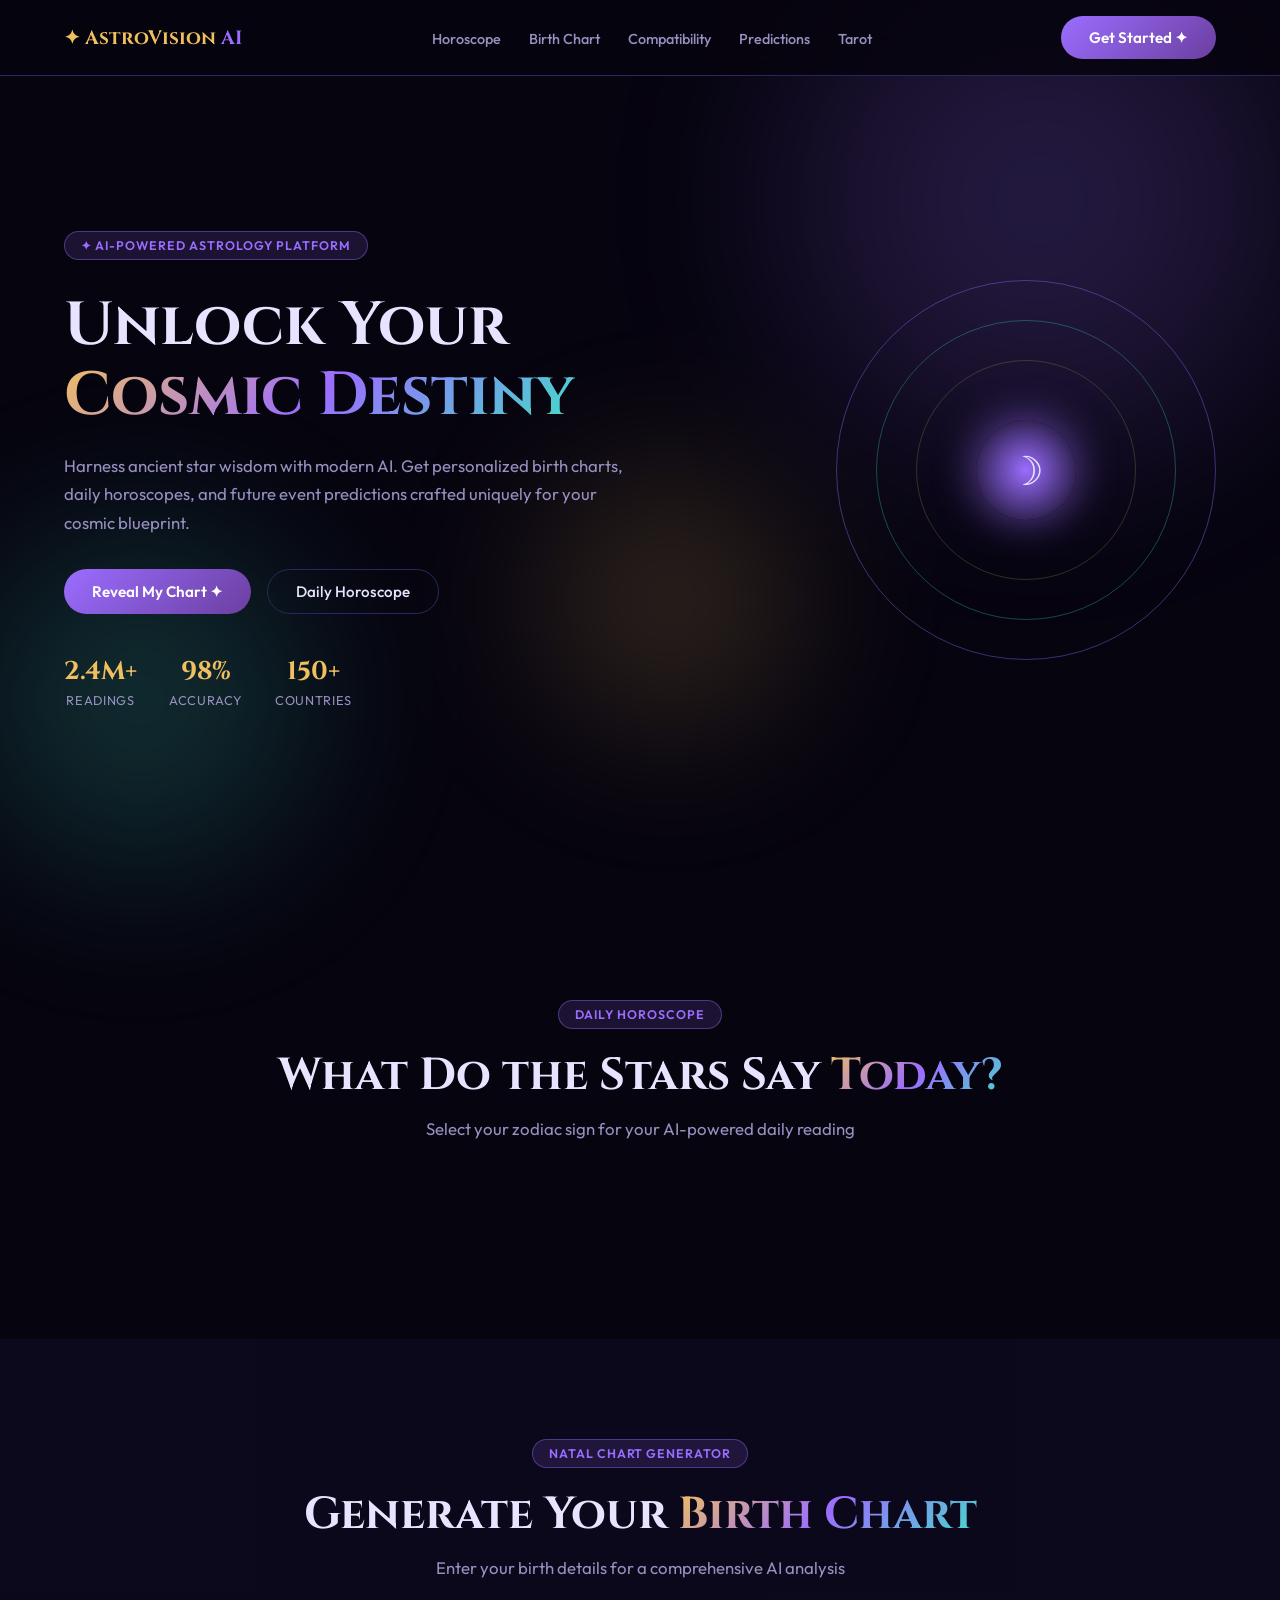
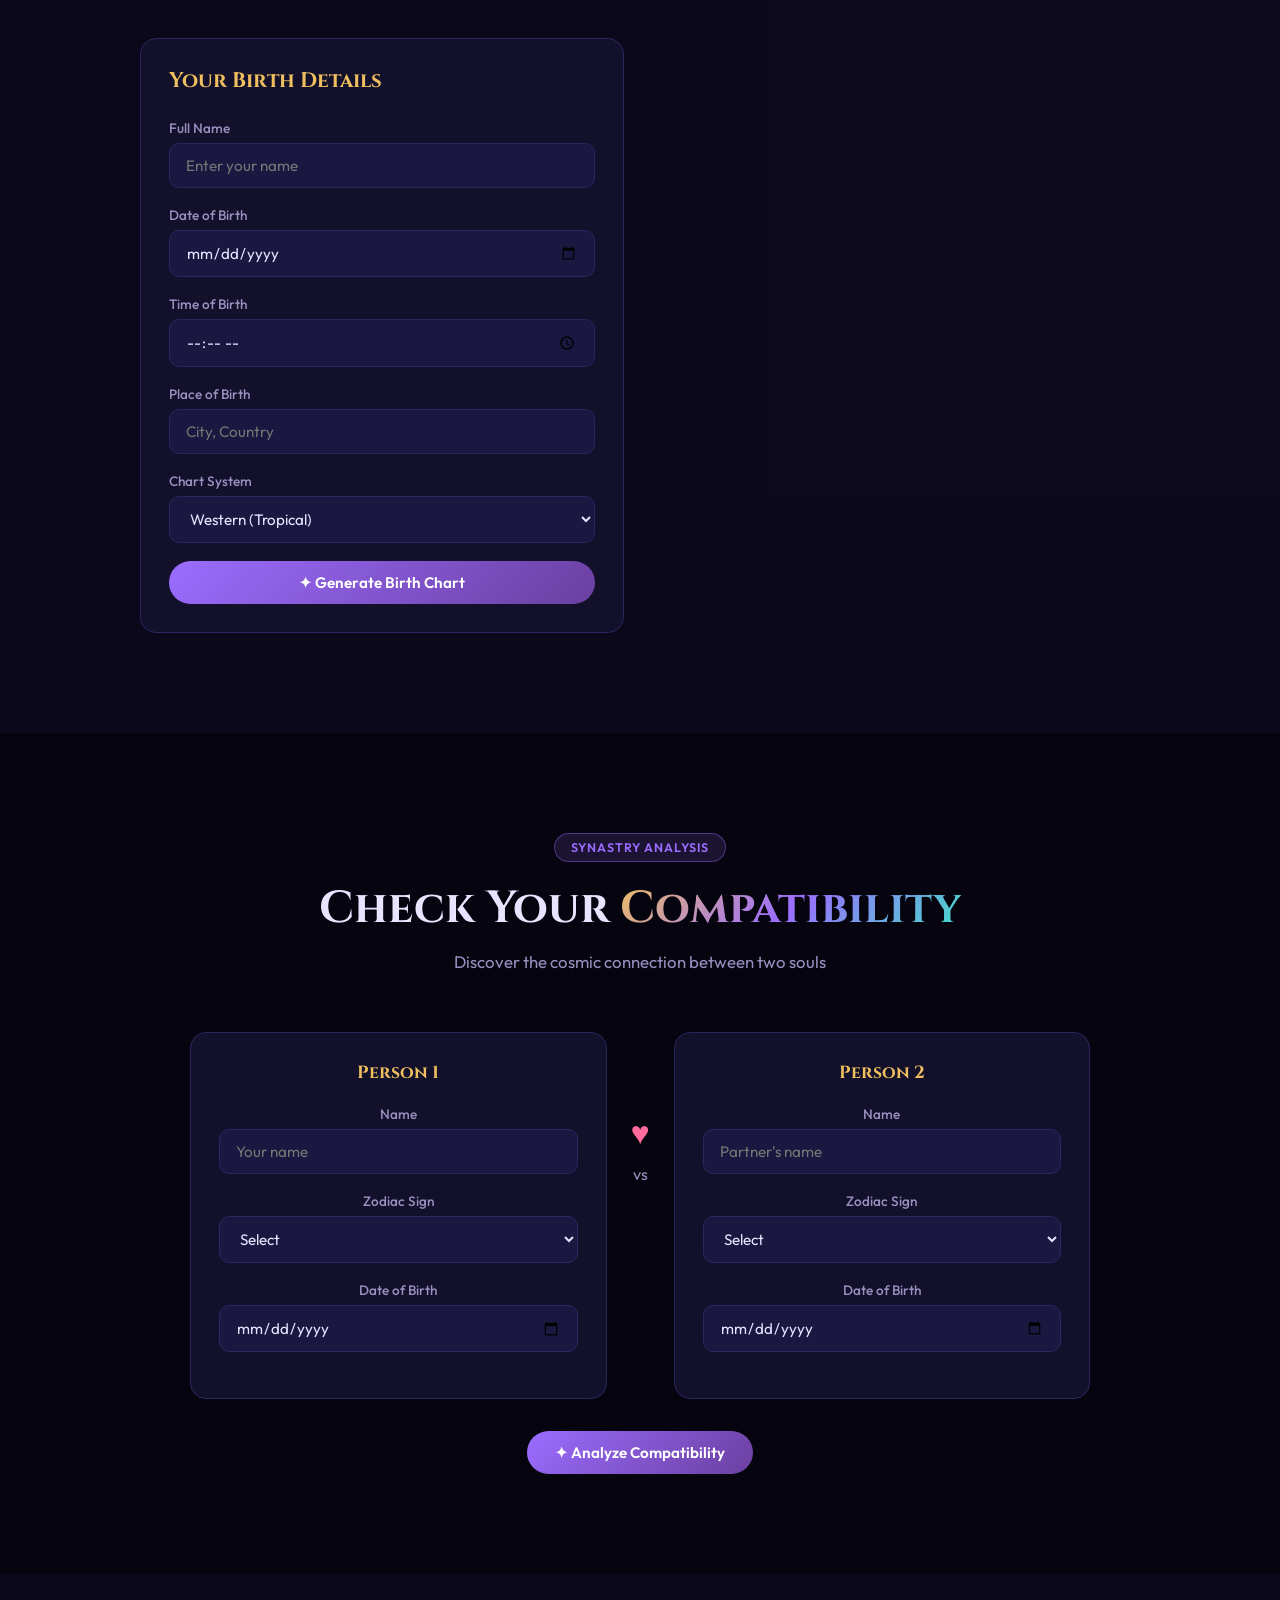
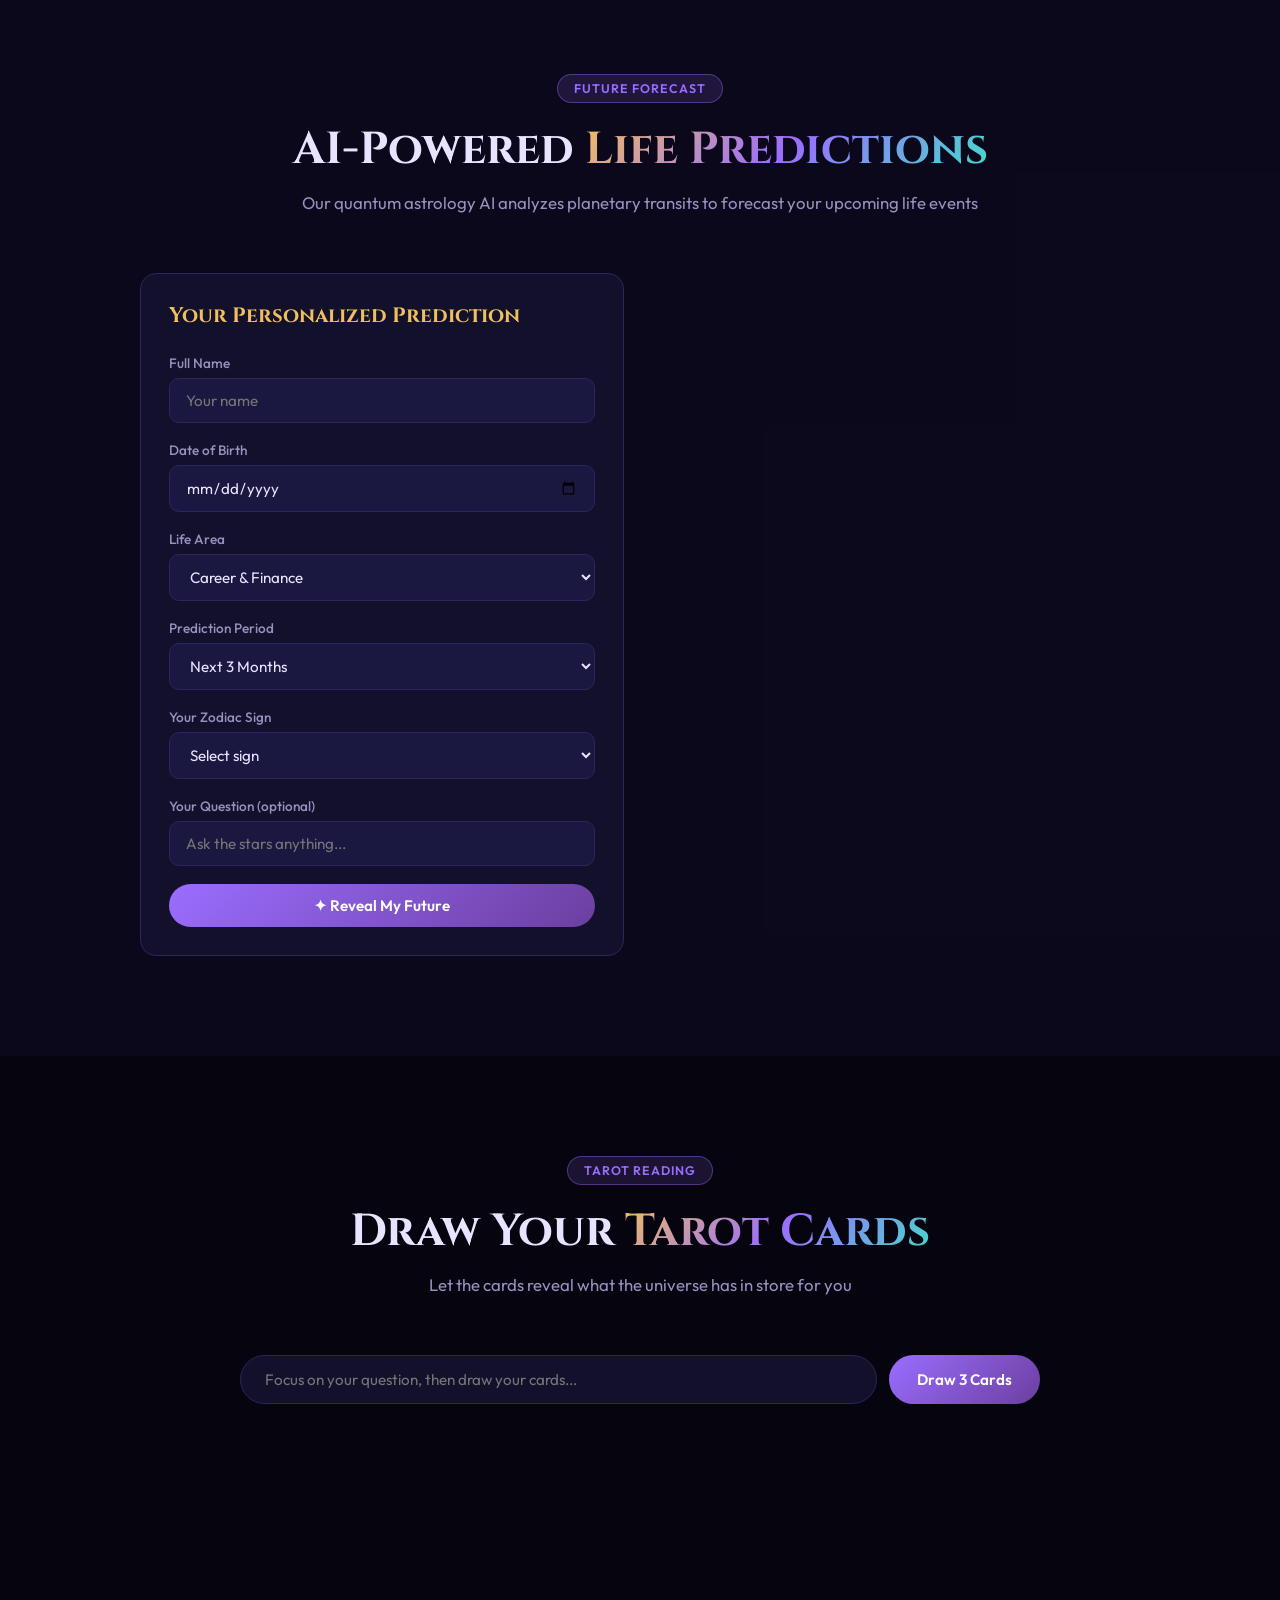
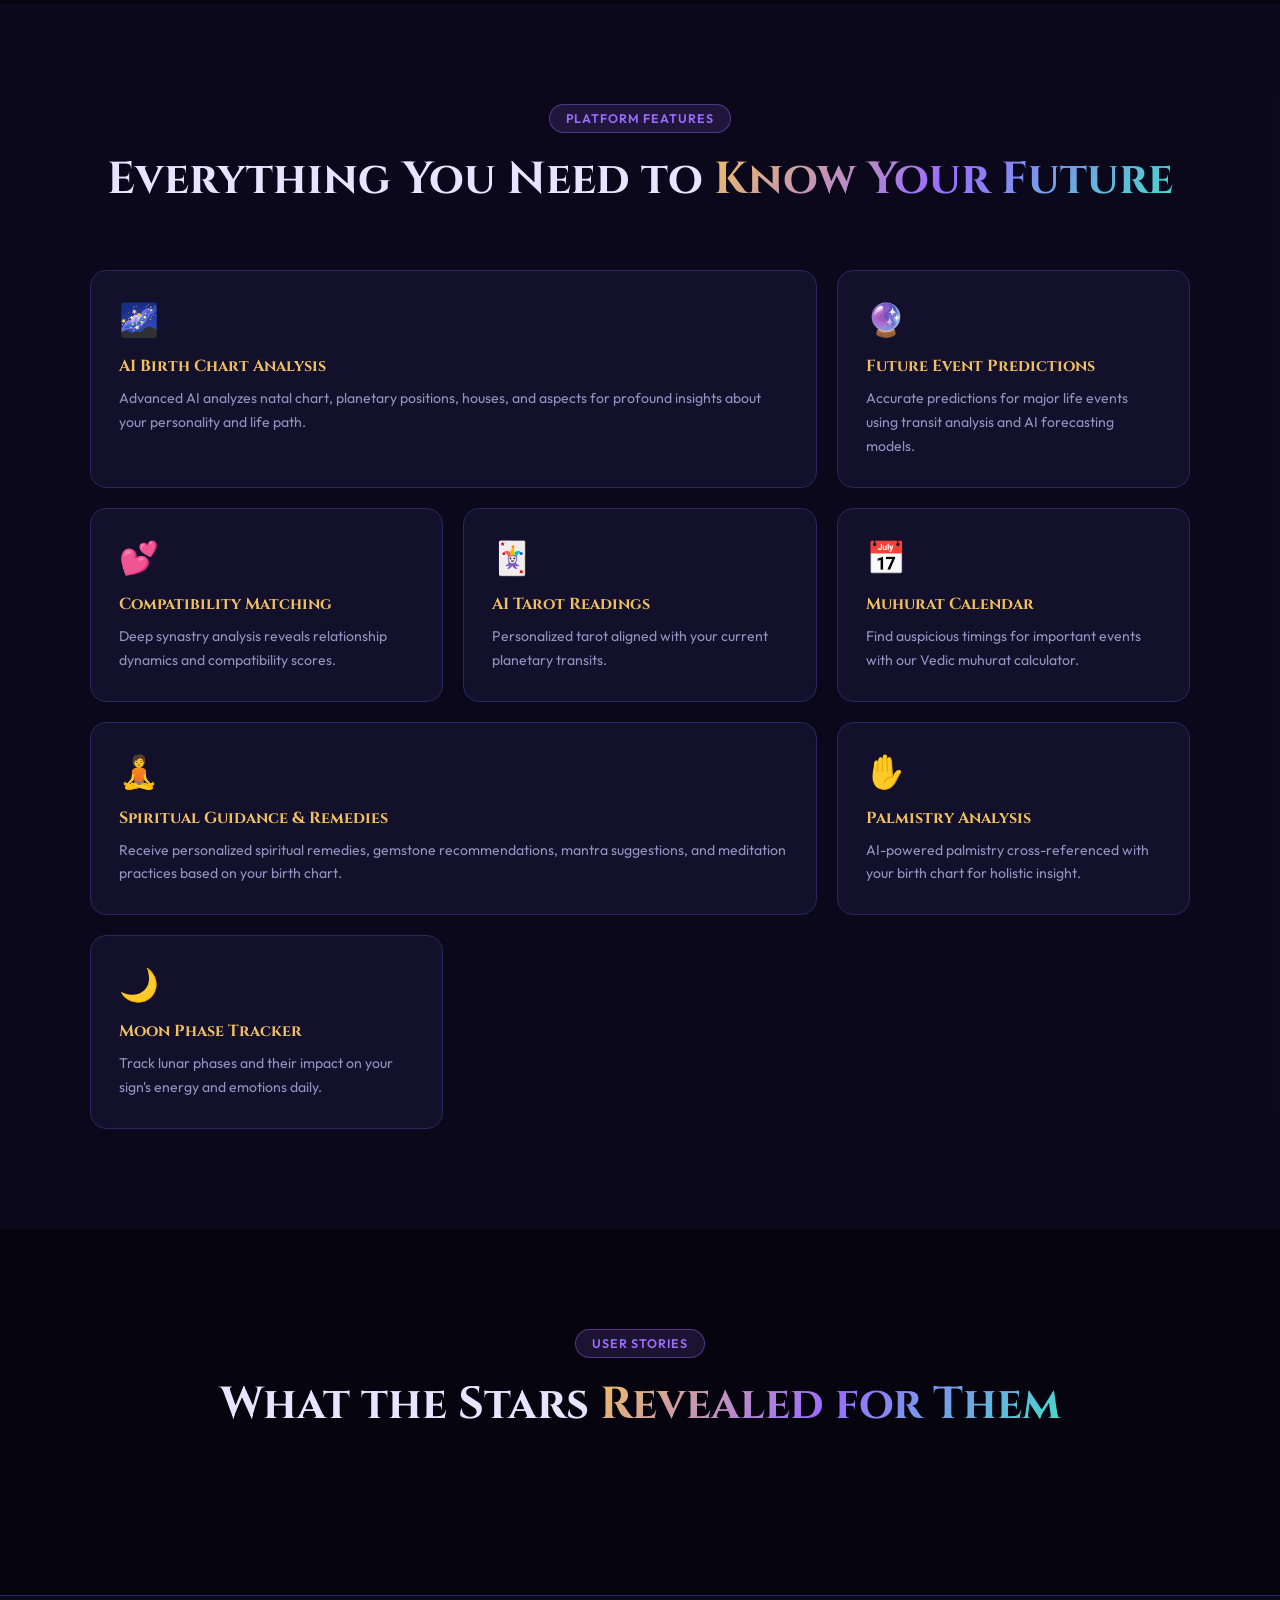
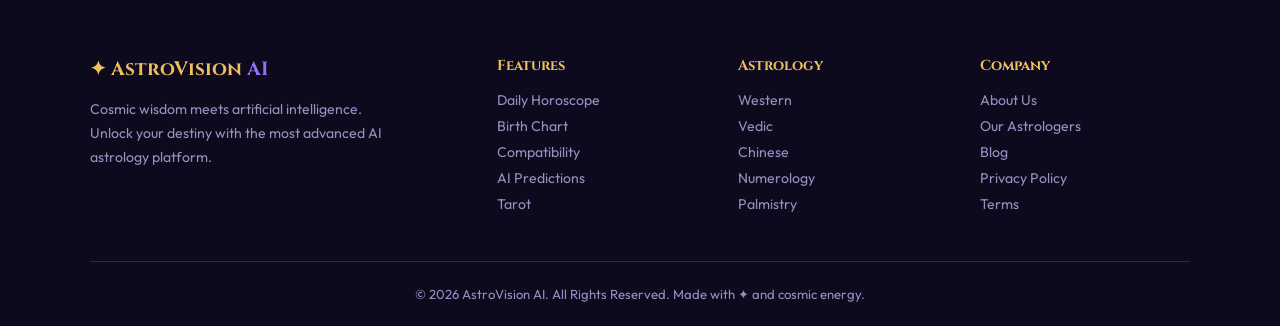
==== index.html @ 4fbee580 "feat: initial production-ready release v1.0.0 - AI-powered astrology platform (birth charts, horosco" ====
<!DOCTYPE html>
<html lang="en">
<head>
<meta charset="UTF-8"/>
<meta name="viewport" content="width=device-width,initial-scale=1.0"/>
<title>AstroVision AI – Your Cosmic Destiny | AI Astrology Platform</title>
<meta name="description" content="AI-powered Vedic and Western astrology. Get personalized birth charts, daily horoscopes, compatibility analysis, tarot readings, and future predictions. Free online astrology."/>
<meta name="keywords" content="astrology, birth chart, horoscope, vedic astrology, western astrology, tarot, numerology, AI astrology, zodiac, jyotish"/>
<meta name="author" content="AstroVision AI"/>
<meta name="robots" content="index, follow"/>
<link rel="canonical" href="https://astrovision-ai.netlify.app/"/>
<!-- Open Graph (Facebook, LinkedIn, WhatsApp) -->
<meta property="og:type" content="website"/>
<meta property="og:url" content="https://astrovision-ai.netlify.app/"/>
<meta property="og:title" content="AstroVision AI – Unlock Your Cosmic Destiny"/>
<meta property="og:description" content="AI-powered astrology: birth charts, daily horoscopes, compatibility, tarot, and future predictions. Ancient wisdom meets artificial intelligence."/>
<meta property="og:image" content="https://astrovision-ai.netlify.app/public/og-image.png"/>
<meta property="og:site_name" content="AstroVision AI"/>
<!-- Twitter Card -->
<meta name="twitter:card" content="summary_large_image"/>
<meta name="twitter:title" content="AstroVision AI – Your Cosmic Destiny"/>
<meta name="twitter:description" content="AI-powered astrology platform. Free birth charts, horoscopes, compatibility & tarot."/>
<meta name="twitter:image" content="https://astrovision-ai.netlify.app/public/og-image.png"/>
<!-- Favicon -->
<link rel="icon" type="image/svg+xml" href="public/favicon.svg"/>
<!-- Preconnect for Google Fonts performance -->
<link rel="preconnect" href="https://fonts.googleapis.com"/>
<link rel="preconnect" href="https://fonts.gstatic.com" crossorigin/>
<link href="https://fonts.googleapis.com/css2?family=Cinzel:wght@400;700;900&family=Outfit:wght@300;400;500;600&display=swap" rel="stylesheet"/>
<link rel="stylesheet" href="style.css"/>
</head>
<body>
<canvas id="stars"></canvas>

<!-- NAV -->
<nav id="nav">
  <div class="nav-inner">
    <div class="logo">✦ AstroVision <span>AI</span></div>
    <ul>
      <li><a href="#horoscope">Horoscope</a></li>
      <li><a href="#birthchart">Birth Chart</a></li>
      <li><a href="#compatibility">Compatibility</a></li>
      <li><a href="#predictions">Predictions</a></li>
      <li><a href="#tarot">Tarot</a></li>
    </ul>
    <button class="btn-primary" onclick="scrollTo('#birthchart')">Get Started ✦</button>
  </div>
</nav>

<!-- HERO -->
<section id="hero">
  <div class="orb o1"></div><div class="orb o2"></div><div class="orb o3"></div>
  <div class="hero-text">
    <div class="badge">✦ AI-Powered Astrology Platform</div>
    <h1>Unlock Your<br/><span class="g-text">Cosmic Destiny</span></h1>
    <p>Harness ancient star wisdom with modern AI. Get personalized birth charts, daily horoscopes, and future event predictions crafted uniquely for your cosmic blueprint.</p>
    <div class="hero-btns">
      <button class="btn-primary" onclick="document.getElementById('birthchart').scrollIntoView({behavior:'smooth'})">Reveal My Chart ✦</button>
      <button class="btn-ghost" onclick="document.getElementById('horoscope').scrollIntoView({behavior:'smooth'})">Daily Horoscope</button>
    </div>
    <div class="stats">
      <div><strong>2.4M+</strong><span>Readings</span></div>
      <div><strong>98%</strong><span>Accuracy</span></div>
      <div><strong>150+</strong><span>Countries</span></div>
    </div>
  </div>
  <div class="hero-chart" id="heroChart">
    <div class="ring r1"><div class="zodiac-ring" id="zodiacRingAnim"></div></div>
    <div class="ring r2"></div>
    <div class="ring r3"></div>
    <div class="ring-center"><span>☽</span></div>
  </div>
</section>

<!-- HOROSCOPE -->
<section id="horoscope" class="section">
  <div class="s-header">
    <div class="badge">Daily Horoscope</div>
    <h2>What Do the Stars Say <span class="g-text">Today?</span></h2>
    <p>Select your zodiac sign for your AI-powered daily reading</p>
  </div>
  <div class="zodiac-grid" id="zodiacGrid"></div>
  <div class="horo-panel" id="horoPanel" style="display:none">
    <div class="horo-top">
      <div class="horo-icon" id="horoIcon"></div>
      <div><h3 id="horoName"></h3><p id="horoDates"></p></div>
      <button class="close-btn" id="horoClose">✕</button>
    </div>
    <div class="tab-row">
      <button class="tab active" data-tab="today">Today</button>
      <button class="tab" data-tab="week">This Week</button>
      <button class="tab" data-tab="month">Month</button>
      <button class="tab" data-tab="year">Year 2026</button>
    </div>
    <div id="horoContent">
      <div class="typing" id="horoTyping"><span></span><span></span><span></span> AI Reading your cosmic blueprint...</div>
      <div id="horoResult" style="display:none">
        <p id="horoText" class="horo-reading"></p>
        <div class="bars">
          <div class="bar-row"><label>Love</label><div class="bar"><div class="fill" id="bLove"></div></div><span id="sLove"></span></div>
          <div class="bar-row"><label>Career</label><div class="bar"><div class="fill" id="bCareer"></div></div><span id="sCareer"></span></div>
          <div class="bar-row"><label>Health</label><div class="bar"><div class="fill" id="bHealth"></div></div><span id="sHealth"></span></div>
          <div class="bar-row"><label>Luck</label><div class="bar"><div class="fill" id="bLuck"></div></div><span id="sLuck"></span></div>
        </div>
        <div class="lucky-row">
          <div class="lucky-box"><div class="lucky-icon">🎨</div><small>Lucky Color</small><strong id="lColor"></strong></div>
          <div class="lucky-box"><div class="lucky-icon">🔢</div><small>Lucky Number</small><strong id="lNum"></strong></div>
          <div class="lucky-box"><div class="lucky-icon">💎</div><small>Power Stone</small><strong id="lStone"></strong></div>
          <div class="lucky-box"><div class="lucky-icon">♾️</div><small>Best Match</small><strong id="lMatch"></strong></div>
        </div>
      </div>
    </div>
  </div>
</section>

<!-- BIRTH CHART -->
<section id="birthchart" class="section alt-bg">
  <div class="s-header">
    <div class="badge">Natal Chart Generator</div>
    <h2>Generate Your <span class="g-text">Birth Chart</span></h2>
    <p>Enter your birth details for a comprehensive AI analysis</p>
  </div>
  <div class="two-col" id="chartArea">
    <div class="card form-card" id="chartForm">
      <h3>Your Birth Details</h3>
      <div class="fg"><label>Full Name</label><input id="cName" placeholder="Enter your name"/></div>
      <div class="fg"><label>Date of Birth</label><input type="date" id="cDate"/></div>
      <div class="fg"><label>Time of Birth</label><input type="time" id="cTime"/></div>
      <div class="fg"><label>Place of Birth</label><input id="cPlace" placeholder="City, Country"/></div>
      <div class="fg"><label>Chart System</label>
        <select id="cSystem">
          <option value="western">Western (Tropical)</option>
          <option value="vedic">Vedic (Sidereal)</option>
        </select>
      </div>
      <button class="btn-primary w100" id="genChartBtn">✦ Generate Birth Chart</button>
    </div>
    <div class="card chart-result" id="chartResult" style="display:none">
      <button class="back-btn" id="chartBack">← Back</button>
      <h3 id="chartName" class="chart-person"></h3>
      <div class="chart-badges" id="chartBadges"></div>
      <canvas id="chartCanvas" width="300" height="300"></canvas>
      <div id="chartPlanets" class="planet-list"></div>
      <div id="chartSummary" class="chart-summary-box"></div>
      <button class="btn-primary w100" onclick="document.getElementById('predictions').scrollIntoView({behavior:'smooth'})">Get AI Predictions ✦</button>
    </div>
  </div>
</section>

<!-- COMPATIBILITY -->
<section id="compatibility" class="section">
  <div class="s-header">
    <div class="badge">Synastry Analysis</div>
    <h2>Check Your <span class="g-text">Compatibility</span></h2>
    <p>Discover the cosmic connection between two souls</p>
  </div>
  <div class="compat-wrap">
    <div class="compat-persons">
      <div class="card compat-card">
        <h4>Person 1</h4>
        <div class="fg"><label>Name</label><input id="c1name" placeholder="Your name"/></div>
        <div class="fg"><label>Zodiac Sign</label><select id="c1sign"><option value="">Select</option></select></div>
        <div class="fg"><label>Date of Birth</label><input type="date" id="c1dob"/></div>
      </div>
      <div class="vs-divider"><div class="heart-icon">♥</div><span>vs</span></div>
      <div class="card compat-card">
        <h4>Person 2</h4>
        <div class="fg"><label>Name</label><input id="c2name" placeholder="Partner's name"/></div>
        <div class="fg"><label>Zodiac Sign</label><select id="c2sign"><option value="">Select</option></select></div>
        <div class="fg"><label>Date of Birth</label><input type="date" id="c2dob"/></div>
      </div>
    </div>
    <button class="btn-primary" id="compatBtn">✦ Analyze Compatibility</button>
    <div class="compat-result" id="compatResult" style="display:none">
      <div class="compat-ring-wrap">
        <canvas id="compatCanvas" width="180" height="180"></canvas>
        <div class="compat-label"><span id="compatPct" class="compat-pct">0%</span><small>Match</small></div>
      </div>
      <div id="compatDetails" class="compat-details"></div>
    </div>
  </div>
</section>

<!-- AI PREDICTIONS -->
<section id="predictions" class="section alt-bg">
  <div class="s-header">
    <div class="badge">Future Forecast</div>
    <h2>AI-Powered <span class="g-text">Life Predictions</span></h2>
    <p>Our quantum astrology AI analyzes planetary transits to forecast your upcoming life events</p>
  </div>
  <div class="two-col">
    <div class="card form-card">
      <h3>Your Personalized Prediction</h3>
      <div class="fg"><label>Full Name</label><input id="pName" placeholder="Your name"/></div>
      <div class="fg"><label>Date of Birth</label><input type="date" id="pDob"/></div>
      <div class="fg"><label>Life Area</label>
        <select id="pArea">
          <option value="career">Career & Finance</option>
          <option value="love">Love & Relationships</option>
          <option value="health">Health & Wellness</option>
          <option value="education">Education & Growth</option>
          <option value="spiritual">Spiritual Journey</option>
          <option value="general">General Life</option>
        </select>
      </div>
      <div class="fg"><label>Prediction Period</label>
        <select id="pPeriod">
          <option value="3m">Next 3 Months</option>
          <option value="6m">Next 6 Months</option>
          <option value="1y">Next 1 Year</option>
          <option value="5y">Next 5 Years</option>
        </select>
      </div>
      <div class="fg"><label>Your Zodiac Sign</label><select id="pSign"><option value="">Select sign</option></select></div>
      <div class="fg"><label>Your Question (optional)</label><input id="pQ" placeholder="Ask the stars anything..."/></div>
      <button class="btn-primary w100" id="predBtn">✦ Reveal My Future</button>
    </div>
    <div class="card pred-result" id="predResult" style="display:none">
      <div class="pred-head">
        <div class="pred-ai">🔮</div>
        <div><h4 id="predTitle"></h4><small>AI Cosmic Analysis Complete</small></div>
      </div>
      <div id="predTimeline" class="pred-timeline"></div>
      <div id="predAdvice" class="pred-advice"></div>
    </div>
  </div>
</section>

<!-- TAROT -->
<section id="tarot" class="section">
  <div class="s-header">
    <div class="badge">Tarot Reading</div>
    <h2>Draw Your <span class="g-text">Tarot Cards</span></h2>
    <p>Let the cards reveal what the universe has in store for you</p>
  </div>
  <div class="tarot-wrap">
    <div class="tarot-input">
      <input id="tarotQ" placeholder="Focus on your question, then draw your cards..."/>
      <button class="btn-primary" id="tarotBtn">Draw 3 Cards</button>
    </div>
    <div class="card-deck" id="cardDeck"></div>
    <div id="tarotResult" class="tarot-result" style="display:none">
      <div id="tarotCards" class="tarot-cards-row"></div>
      <div id="tarotReading" class="tarot-reading-text"></div>
    </div>
  </div>
</section>

<!-- FEATURES -->
<section id="features" class="section alt-bg">
  <div class="s-header">
    <div class="badge">Platform Features</div>
    <h2>Everything You Need to <span class="g-text">Know Your Future</span></h2>
  </div>
  <div class="features-grid">
    <div class="feat-card large"><div class="feat-icon">🌌</div><h3>AI Birth Chart Analysis</h3><p>Advanced AI analyzes natal chart, planetary positions, houses, and aspects for profound insights about your personality and life path.</p></div>
    <div class="feat-card"><div class="feat-icon">🔮</div><h3>Future Event Predictions</h3><p>Accurate predictions for major life events using transit analysis and AI forecasting models.</p></div>
    <div class="feat-card"><div class="feat-icon">💕</div><h3>Compatibility Matching</h3><p>Deep synastry analysis reveals relationship dynamics and compatibility scores.</p></div>
    <div class="feat-card"><div class="feat-icon">🃏</div><h3>AI Tarot Readings</h3><p>Personalized tarot aligned with your current planetary transits.</p></div>
    <div class="feat-card"><div class="feat-icon">📅</div><h3>Muhurat Calendar</h3><p>Find auspicious timings for important events with our Vedic muhurat calculator.</p></div>
    <div class="feat-card large"><div class="feat-icon">🧘</div><h3>Spiritual Guidance & Remedies</h3><p>Receive personalized spiritual remedies, gemstone recommendations, mantra suggestions, and meditation practices based on your birth chart.</p></div>
    <div class="feat-card"><div class="feat-icon">✋</div><h3>Palmistry Analysis</h3><p>AI-powered palmistry cross-referenced with your birth chart for holistic insight.</p></div>
    <div class="feat-card"><div class="feat-icon">🌙</div><h3>Moon Phase Tracker</h3><p>Track lunar phases and their impact on your sign's energy and emotions daily.</p></div>
  </div>
</section>

<!-- TESTIMONIALS -->
<section id="testimonials" class="section">
  <div class="s-header">
    <div class="badge">User Stories</div>
    <h2>What the Stars <span class="g-text">Revealed for Them</span></h2>
  </div>
  <div class="testi-track" id="testiTrack"></div>
</section>

<!-- FOOTER -->
<footer>
  <div class="footer-inner">
    <div class="footer-brand">
      <div class="logo">✦ AstroVision <span>AI</span></div>
      <p>Cosmic wisdom meets artificial intelligence. Unlock your destiny with the most advanced AI astrology platform.</p>
    </div>
    <div class="footer-links">
      <div><h5>Features</h5><a href="#horoscope">Daily Horoscope</a><a href="#birthchart">Birth Chart</a><a href="#compatibility">Compatibility</a><a href="#predictions">AI Predictions</a><a href="#tarot">Tarot</a></div>
      <div><h5>Astrology</h5><a href="#">Western</a><a href="#">Vedic</a><a href="#">Chinese</a><a href="#">Numerology</a><a href="#">Palmistry</a></div>
      <div><h5>Company</h5><a href="#">About Us</a><a href="#">Our Astrologers</a><a href="#">Blog</a><a href="#">Privacy Policy</a><a href="#">Terms</a></div>
    </div>
  </div>
  <div class="footer-bottom">© 2026 AstroVision AI. All Rights Reserved. Made with ✦ and cosmic energy.</div>
</footer>

<script src="app.js"></script>
</body>
</html>
---- style.css ----
*,*::before,*::after{box-sizing:border-box;margin:0;padding:0}
:root{
  --bg:#06040f;
  --bg2:#0d0a1e;
  --card:#12102a;
  --card2:#1a1740;
  --border:#2a2660;
  --gold:#f0c060;
  --purple:#9b6dff;
  --teal:#40e0c8;
  --pink:#ff6b9d;
  --text:#e8e4ff;
  --muted:#9890c0;
  --r:16px;
}
html{scroll-behavior:smooth}
body{background:var(--bg);color:var(--text);font-family:'Outfit',sans-serif;overflow-x:hidden}
#stars{position:fixed;top:0;left:0;width:100%;height:100%;z-index:0;pointer-events:none}
canvas{display:block}
/* UTIL */
.g-text{background:linear-gradient(135deg,var(--gold),var(--purple),var(--teal));-webkit-background-clip:text;-webkit-text-fill-color:transparent;background-clip:text}
.badge{display:inline-flex;align-items:center;gap:6px;background:rgba(155,109,255,.15);border:1px solid rgba(155,109,255,.4);color:var(--purple);padding:6px 16px;border-radius:50px;font-size:.78rem;font-weight:600;letter-spacing:.08em;text-transform:uppercase;margin-bottom:16px}
.btn-primary{background:linear-gradient(135deg,var(--purple),#6b3fa0);color:#fff;border:none;padding:12px 28px;border-radius:50px;font-family:'Outfit',sans-serif;font-size:.95rem;font-weight:600;cursor:pointer;transition:all .3s;position:relative;overflow:hidden}
.btn-primary::after{content:'';position:absolute;inset:0;background:linear-gradient(135deg,var(--teal),var(--purple));opacity:0;transition:.3s}
.btn-primary:hover{transform:translateY(-2px);box-shadow:0 8px 30px rgba(155,109,255,.5)}
.btn-primary:hover::after{opacity:.3}
.btn-ghost{background:transparent;color:var(--text);border:1px solid var(--border);padding:12px 28px;border-radius:50px;font-family:'Outfit',sans-serif;font-size:.95rem;font-weight:500;cursor:pointer;transition:all .3s}
.btn-ghost:hover{border-color:var(--purple);color:var(--purple)}
.w100{width:100%}
.card{background:var(--card);border:1px solid var(--border);border-radius:var(--r);padding:28px;transition:all .3s}
.card:hover{border-color:rgba(155,109,255,.5);box-shadow:0 4px 30px rgba(155,109,255,.1)}
.section{padding:100px 24px;position:relative;z-index:2}
.alt-bg{background:rgba(13,10,30,.8)}
.s-header{text-align:center;margin-bottom:60px}
.s-header h2{font-family:'Cinzel',serif;font-size:clamp(1.8rem,4vw,2.8rem);margin-bottom:12px}
.s-header p{color:var(--muted);font-size:1.05rem}
/* NAV */
#nav{position:fixed;top:0;left:0;right:0;z-index:100;background:rgba(6,4,15,.85);backdrop-filter:blur(20px);border-bottom:1px solid var(--border)}
.nav-inner{max-width:1200px;margin:0 auto;display:flex;align-items:center;gap:32px;padding:16px 24px}
.logo{font-family:'Cinzel',serif;font-size:1.2rem;color:var(--gold);font-weight:700;white-space:nowrap}
.logo span{color:var(--purple)}
#nav ul{display:flex;gap:28px;list-style:none;margin:0 auto}
#nav ul a{color:var(--muted);text-decoration:none;font-size:.9rem;font-weight:500;transition:.3s}
#nav ul a:hover{color:var(--text)}
/* HERO */
#hero{min-height:100vh;display:flex;align-items:center;justify-content:space-between;gap:60px;max-width:1200px;margin:0 auto;padding:100px 24px 60px;position:relative;z-index:2}
.orb{position:absolute;border-radius:50%;filter:blur(80px);opacity:.25;pointer-events:none}
.o1{width:600px;height:600px;background:radial-gradient(var(--purple),transparent);top:-100px;right:-100px}
.o2{width:400px;height:400px;background:radial-gradient(var(--teal),transparent);bottom:0;left:-100px}
.o3{width:300px;height:300px;background:radial-gradient(var(--gold),transparent);top:50%;left:40%}
.hero-text{flex:1;max-width:580px;position:relative;z-index:2}
.hero-text h1{font-family:'Cinzel',serif;font-size:clamp(2.2rem,5vw,3.8rem);line-height:1.15;margin:16px 0 20px}
.hero-text p{color:var(--muted);font-size:1.05rem;line-height:1.7;margin-bottom:32px}
.hero-btns{display:flex;gap:16px;flex-wrap:wrap;margin-bottom:40px}
.stats{display:flex;gap:32px}
.stats div{text-align:center}
.stats strong{display:block;font-size:1.6rem;font-weight:700;color:var(--gold);font-family:'Cinzel',serif}
.stats span{font-size:.8rem;color:var(--muted);text-transform:uppercase;letter-spacing:.05em}
/* HERO CHART */
.hero-chart{position:relative;width:380px;height:380px;flex-shrink:0}
.ring{position:absolute;border-radius:50%;border:1px solid;animation:spin 20s linear infinite}
.r1{inset:0;border-color:rgba(155,109,255,.4);animation-duration:30s}
.r2{inset:40px;border-color:rgba(64,224,200,.3);animation-duration:20s;animation-direction:reverse}
.r3{inset:80px;border-color:rgba(240,192,96,.2);animation-duration:40s}
.zodiac-ring{position:relative;width:100%;height:100%}
.z-sym{position:absolute;font-size:1.2rem;color:var(--purple);animation:spin-reverse 30s linear infinite}
.ring-center{position:absolute;top:50%;left:50%;transform:translate(-50%,-50%);width:100px;height:100px;background:radial-gradient(var(--purple),var(--bg));border-radius:50%;display:flex;align-items:center;justify-content:center;font-size:2.5rem;box-shadow:0 0 40px rgba(155,109,255,.6)}
.planet-dot{position:absolute;width:12px;height:12px;border-radius:50%;border:2px solid var(--bg)}
@keyframes spin{from{transform:rotate(0deg)}to{transform:rotate(360deg)}}
@keyframes spin-reverse{from{transform:rotate(0deg)}to{transform:rotate(-360deg)}}
/* ZODIAC GRID */
.zodiac-grid{display:grid;grid-template-columns:repeat(auto-fill,minmax(90px,1fr));gap:12px;max-width:900px;margin:0 auto 40px}
.z-card{background:var(--card);border:1px solid var(--border);border-radius:12px;padding:16px 8px;text-align:center;cursor:pointer;transition:all .3s}
.z-card:hover,.z-card.active{background:var(--card2);border-color:var(--purple);transform:translateY(-4px);box-shadow:0 8px 24px rgba(155,109,255,.3)}
.z-card .z-emoji{font-size:1.8rem;display:block;margin-bottom:6px}
.z-card .z-name{font-size:.75rem;color:var(--muted);font-weight:500}
/* HORO PANEL */
.horo-panel{max-width:800px;margin:0 auto;background:var(--card);border:1px solid var(--border);border-radius:var(--r);padding:32px;animation:fadeUp .5s ease}
@keyframes fadeUp{from{opacity:0;transform:translateY(20px)}to{opacity:1;transform:translateY(0)}}
.horo-top{display:flex;align-items:center;gap:20px;margin-bottom:24px}
.horo-icon{font-size:3rem;background:var(--card2);width:70px;height:70px;border-radius:50%;display:flex;align-items:center;justify-content:center;border:2px solid var(--border)}
.horo-top h3{font-family:'Cinzel',serif;font-size:1.4rem;color:var(--gold)}
.horo-top p{color:var(--muted);font-size:.85rem}
.close-btn{margin-left:auto;background:none;border:1px solid var(--border);color:var(--muted);width:36px;height:36px;border-radius:50%;cursor:pointer;font-size:1rem;transition:.3s}
.close-btn:hover{border-color:var(--purple);color:var(--purple)}
.tab-row{display:flex;gap:8px;margin-bottom:24px;border-bottom:1px solid var(--border);padding-bottom:16px}
.tab{background:none;border:1px solid var(--border);color:var(--muted);padding:8px 20px;border-radius:50px;cursor:pointer;font-family:'Outfit',sans-serif;font-size:.85rem;transition:.3s}
.tab.active,.tab:hover{background:var(--purple);border-color:var(--purple);color:#fff}
.typing{display:flex;align-items:center;gap:8px;color:var(--muted);font-size:.9rem;padding:20px 0}
.typing span{width:8px;height:8px;background:var(--purple);border-radius:50%;animation:bounce .8s ease infinite}
.typing span:nth-child(2){animation-delay:.15s}
.typing span:nth-child(3){animation-delay:.3s}
@keyframes bounce{0%,80%,100%{transform:scale(0)}40%{transform:scale(1)}}
.horo-reading{line-height:1.8;color:var(--text);margin-bottom:28px;font-size:1rem}
.bars{display:flex;flex-direction:column;gap:14px;margin-bottom:24px}
.bar-row{display:grid;grid-template-columns:70px 1fr 40px;align-items:center;gap:12px}
.bar-row label{font-size:.85rem;color:var(--muted)}
.bar{background:rgba(255,255,255,.06);border-radius:50px;height:8px;overflow:hidden}
.fill{height:100%;border-radius:50px;background:linear-gradient(90deg,var(--purple),var(--teal));width:0;transition:width 1.2s ease}
.bar-row span{font-size:.85rem;font-weight:600;color:var(--gold)}
.lucky-row{display:grid;grid-template-columns:repeat(4,1fr);gap:12px}
.lucky-box{background:var(--card2);border:1px solid var(--border);border-radius:12px;padding:14px;text-align:center}
.lucky-icon{font-size:1.4rem;margin-bottom:6px}
.lucky-box small{display:block;color:var(--muted);font-size:.72rem;margin-bottom:4px}
.lucky-box strong{color:var(--gold);font-size:.88rem}
/* BIRTH CHART */
.two-col{display:grid;grid-template-columns:1fr 1fr;gap:32px;max-width:1000px;margin:0 auto}
.form-card h3{font-family:'Cinzel',serif;font-size:1.3rem;color:var(--gold);margin-bottom:24px}
.fg{margin-bottom:18px}
.fg label{display:block;font-size:.85rem;color:var(--muted);margin-bottom:6px;font-weight:500}
.fg input,.fg select{width:100%;background:var(--card2);border:1px solid var(--border);border-radius:10px;padding:12px 16px;color:var(--text);font-family:'Outfit',sans-serif;font-size:.95rem;outline:none;transition:.3s}
.fg input:focus,.fg select:focus{border-color:var(--purple);box-shadow:0 0 0 3px rgba(155,109,255,.15)}
.fg select option{background:var(--card2)}
#chartCanvas{display:block;margin:20px auto}
.back-btn{background:none;border:1px solid var(--border);color:var(--muted);padding:6px 16px;border-radius:50px;cursor:pointer;font-family:'Outfit',sans-serif;font-size:.85rem;margin-bottom:16px;transition:.3s}
.back-btn:hover{border-color:var(--purple);color:var(--purple)}
.chart-person{font-family:'Cinzel',serif;color:var(--gold);font-size:1.3rem;margin-bottom:12px}
.chart-badges{display:flex;flex-wrap:wrap;gap:8px;margin-bottom:16px}
.chart-badge{background:rgba(155,109,255,.2);border:1px solid rgba(155,109,255,.4);color:var(--purple);padding:4px 12px;border-radius:50px;font-size:.78rem}
.planet-list{display:grid;grid-template-columns:repeat(2,1fr);gap:8px;margin:16px 0}
.planet-item{background:var(--card2);border-radius:8px;padding:8px 12px;font-size:.82rem;display:flex;justify-content:space-between}
.planet-item span:first-child{color:var(--muted)}
.planet-item span:last-child{color:var(--gold);font-weight:600}
.chart-summary-box{background:var(--card2);border-radius:12px;padding:16px;font-size:.9rem;line-height:1.7;color:var(--muted);margin-bottom:20px}
.chart-summary-box strong{color:var(--text)}
/* COMPATIBILITY */
.compat-wrap{max-width:900px;margin:0 auto;text-align:center}
.compat-persons{display:grid;grid-template-columns:1fr auto 1fr;gap:24px;align-items:start;margin-bottom:32px}
.compat-card h4{font-family:'Cinzel',serif;color:var(--gold);margin-bottom:20px;font-size:1.1rem}
.vs-divider{display:flex;flex-direction:column;align-items:center;justify-content:center;gap:12px;padding-top:80px;color:var(--muted)}
.heart-icon{font-size:2rem;color:var(--pink);animation:pulse 1.5s ease infinite}
@keyframes pulse{0%,100%{transform:scale(1)}50%{transform:scale(1.2)}}
.compat-result{display:flex;align-items:flex-start;gap:40px;margin-top:40px;text-align:left;padding:32px;background:var(--card);border:1px solid var(--border);border-radius:var(--r);animation:fadeUp .5s ease}
.compat-ring-wrap{position:relative;flex-shrink:0}
.compat-label{position:absolute;top:50%;left:50%;transform:translate(-50%,-50%);text-align:center}
.compat-pct{font-family:'Cinzel',serif;font-size:1.8rem;color:var(--gold);display:block}
.compat-details{flex:1}
.compat-detail-item{display:flex;justify-content:space-between;align-items:center;padding:10px 0;border-bottom:1px solid var(--border)}
.compat-detail-item:last-child{border:none}
.compat-detail-item label{font-size:.9rem;color:var(--muted)}
.compat-detail-item .detail-bar{flex:1;margin:0 16px;background:rgba(255,255,255,.06);border-radius:50px;height:6px;overflow:hidden}
.detail-fill{height:100%;background:linear-gradient(90deg,var(--pink),var(--purple));border-radius:50px;width:0;transition:width 1.2s ease}
.compat-detail-item span:last-child{font-size:.85rem;font-weight:600;color:var(--gold);width:36px}
/* PREDICTIONS */
.pred-result{animation:fadeUp .5s ease}
.pred-head{display:flex;align-items:center;gap:16px;margin-bottom:24px}
.pred-ai{font-size:2.5rem;background:var(--card2);width:60px;height:60px;border-radius:50%;display:flex;align-items:center;justify-content:center}
.pred-head h4{font-family:'Cinzel',serif;color:var(--gold);font-size:1.2rem}
.pred-head small{color:var(--muted)}
.pred-timeline{display:flex;flex-direction:column;gap:16px;margin-bottom:24px}
.pred-event{display:flex;gap:16px}
.pred-dot{width:12px;height:12px;border-radius:50%;background:var(--purple);flex-shrink:0;margin-top:4px;box-shadow:0 0 10px var(--purple)}
.pred-line{width:1px;background:var(--border);flex-shrink:0;margin-left:5px}
.pred-content{flex:1;padding-bottom:16px}
.pred-content h5{color:var(--gold);font-size:.95rem;margin-bottom:4px}
.pred-content p{color:var(--muted);font-size:.88rem;line-height:1.6}
.pred-content .pred-time{font-size:.75rem;color:var(--teal);font-weight:600;margin-bottom:4px}
.pred-advice{background:linear-gradient(135deg,rgba(155,109,255,.1),rgba(64,224,200,.1));border:1px solid rgba(155,109,255,.3);border-radius:12px;padding:20px}
.pred-advice h5{color:var(--teal);margin-bottom:10px;font-size:.95rem}
.pred-advice p{color:var(--muted);font-size:.88rem;line-height:1.7}
/* TAROT */
.tarot-wrap{max-width:800px;margin:0 auto}
.tarot-input{display:flex;gap:12px;margin-bottom:40px}
.tarot-input input{flex:1;background:var(--card);border:1px solid var(--border);border-radius:50px;padding:14px 24px;color:var(--text);font-family:'Outfit',sans-serif;font-size:.95rem;outline:none;transition:.3s}
.tarot-input input:focus{border-color:var(--purple);box-shadow:0 0 0 3px rgba(155,109,255,.15)}
.card-deck{display:flex;gap:16px;justify-content:center;flex-wrap:wrap;min-height:60px}
.deck-card{width:80px;height:130px;background:linear-gradient(135deg,#2a1a5e,#1a0f3a);border:2px solid var(--border);border-radius:10px;cursor:pointer;transition:all .3s;display:flex;align-items:center;justify-content:center;font-size:1.5rem;position:relative;overflow:hidden}
.deck-card::before{content:'✦';position:absolute;color:rgba(155,109,255,.3);font-size:2rem}
.deck-card:hover{transform:translateY(-8px);border-color:var(--purple);box-shadow:0 12px 30px rgba(155,109,255,.4)}
.tarot-result{animation:fadeUp .5s ease}
.tarot-cards-row{display:flex;gap:24px;justify-content:center;margin-bottom:32px;flex-wrap:wrap}
.tarot-card-drawn{text-align:center;width:140px}
.tarot-card-img{width:120px;height:190px;background:linear-gradient(135deg,var(--card2),#2a1a5e);border:2px solid var(--purple);border-radius:12px;display:flex;flex-direction:column;align-items:center;justify-content:center;margin:0 auto 12px;box-shadow:0 8px 30px rgba(155,109,255,.3)}
.tarot-card-img span{font-size:2.5rem}
.tarot-card-img small{color:var(--muted);font-size:.7rem;margin-top:8px;text-align:center;padding:0 8px}
.tarot-card-drawn h5{color:var(--gold);font-size:.88rem;margin-bottom:4px}
.tarot-card-drawn p{color:var(--muted);font-size:.75rem}
.tarot-position{font-size:.72rem;color:var(--teal);font-weight:600;text-transform:uppercase;letter-spacing:.08em;margin-bottom:4px}
.tarot-reading-text{background:var(--card);border:1px solid var(--border);border-radius:var(--r);padding:28px;line-height:1.8;color:var(--muted)}
.tarot-reading-text strong{color:var(--gold)}
/* FEATURES */
.features-grid{display:grid;grid-template-columns:repeat(3,1fr);gap:20px;max-width:1100px;margin:0 auto}
.feat-card{background:var(--card);border:1px solid var(--border);border-radius:var(--r);padding:28px;transition:all .3s;position:relative;overflow:hidden}
.feat-card::before{content:'';position:absolute;inset:0;background:linear-gradient(135deg,rgba(155,109,255,.05),transparent);opacity:0;transition:.3s}
.feat-card:hover{border-color:rgba(155,109,255,.5);transform:translateY(-4px);box-shadow:0 8px 30px rgba(155,109,255,.15)}
.feat-card:hover::before{opacity:1}
.feat-card.large{grid-column:span 2}
.feat-icon{font-size:2rem;margin-bottom:16px}
.feat-card h3{font-family:'Cinzel',serif;font-size:1rem;color:var(--gold);margin-bottom:10px}
.feat-card p{color:var(--muted);font-size:.88rem;line-height:1.7}
/* TESTIMONIALS */
.testi-track{display:grid;grid-template-columns:repeat(auto-fill,minmax(280px,1fr));gap:20px;max-width:1100px;margin:0 auto}
.testi-card{background:var(--card);border:1px solid var(--border);border-radius:var(--r);padding:24px;transition:.3s}
.testi-card:hover{border-color:rgba(155,109,255,.5)}
.testi-stars{color:var(--gold);font-size:.9rem;margin-bottom:12px}
.testi-text{color:var(--muted);font-size:.9rem;line-height:1.7;margin-bottom:16px;font-style:italic}
.testi-author{display:flex;align-items:center;gap:12px}
.testi-avatar{width:42px;height:42px;border-radius:50%;background:linear-gradient(135deg,var(--purple),var(--teal));display:flex;align-items:center;justify-content:center;font-size:1.1rem}
.testi-name{font-weight:600;font-size:.9rem}
.testi-loc{color:var(--muted);font-size:.78rem}
.testi-sign{color:var(--purple);font-size:.8rem;margin-top:2px}
/* FOOTER */
footer{background:var(--bg2);border-top:1px solid var(--border);padding:60px 24px 24px;position:relative;z-index:2}
.footer-inner{display:grid;grid-template-columns:1fr 2fr;gap:60px;max-width:1100px;margin:0 auto 40px}
.footer-brand p{color:var(--muted);font-size:.88rem;line-height:1.7;margin-top:16px;max-width:300px}
.footer-links{display:grid;grid-template-columns:repeat(3,1fr);gap:32px}
.footer-links h5{font-family:'Cinzel',serif;color:var(--gold);font-size:.9rem;margin-bottom:16px}
.footer-links a{display:block;color:var(--muted);text-decoration:none;font-size:.88rem;margin-bottom:8px;transition:.3s}
.footer-links a:hover{color:var(--purple)}
.footer-bottom{text-align:center;color:var(--muted);font-size:.82rem;max-width:1100px;margin:0 auto;padding-top:24px;border-top:1px solid var(--border)}
/* RESPONSIVE */
@media(max-width:900px){
  #hero{flex-direction:column;padding-top:120px;text-align:center}
  .hero-chart{width:280px;height:280px}
  .hero-btns,.stats{justify-content:center}
  .two-col{grid-template-columns:1fr}
  .features-grid{grid-template-columns:repeat(2,1fr)}
  .feat-card.large{grid-column:span 2}
  .compat-persons{grid-template-columns:1fr;gap:16px}
  .vs-divider{padding-top:0;flex-direction:row}
  .compat-result{flex-direction:column;align-items:center;text-align:center}
  .footer-inner{grid-template-columns:1fr}
  .footer-links{grid-template-columns:repeat(2,1fr)}
  .lucky-row{grid-template-columns:repeat(2,1fr)}
  #nav ul{display:none}
}
@media(max-width:600px){
  .features-grid{grid-template-columns:1fr}
  .feat-card.large{grid-column:span 1}
  .footer-links{grid-template-columns:1fr}
  .zodiac-grid{grid-template-columns:repeat(4,1fr)}
}
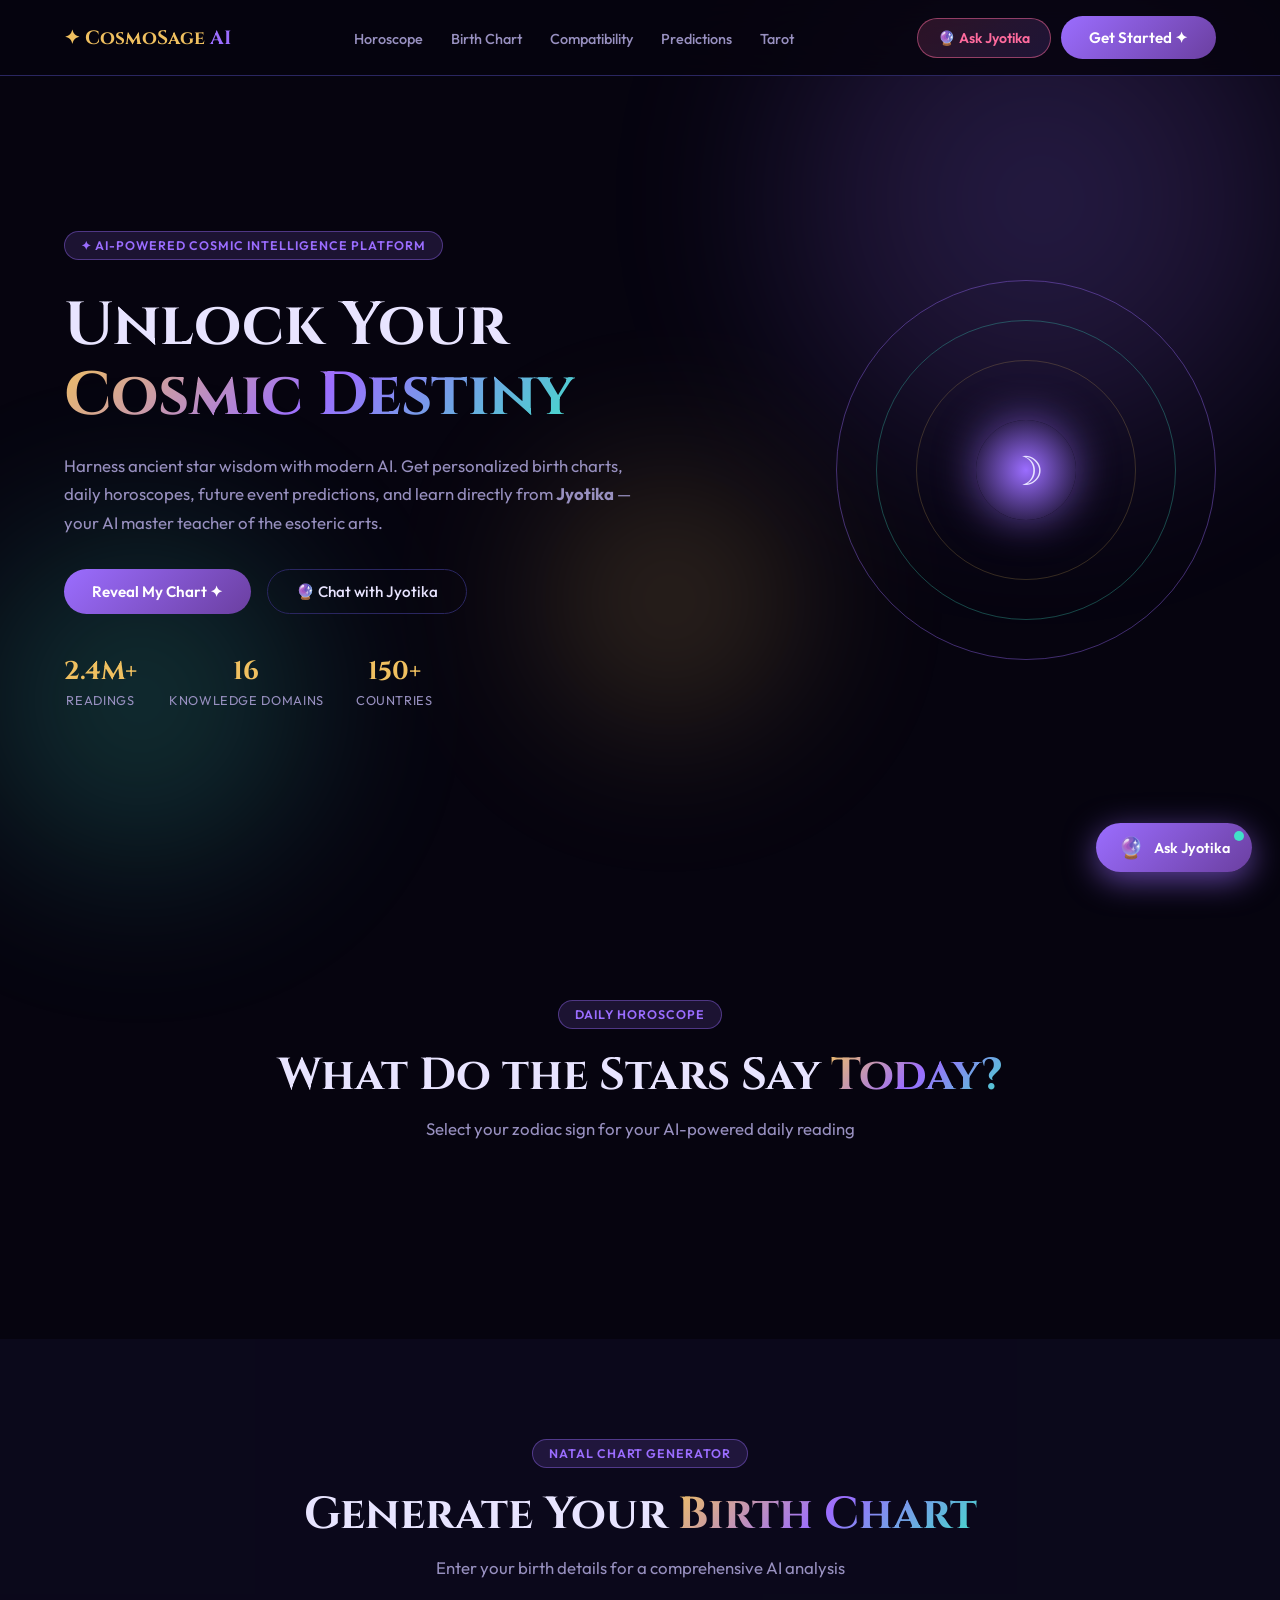
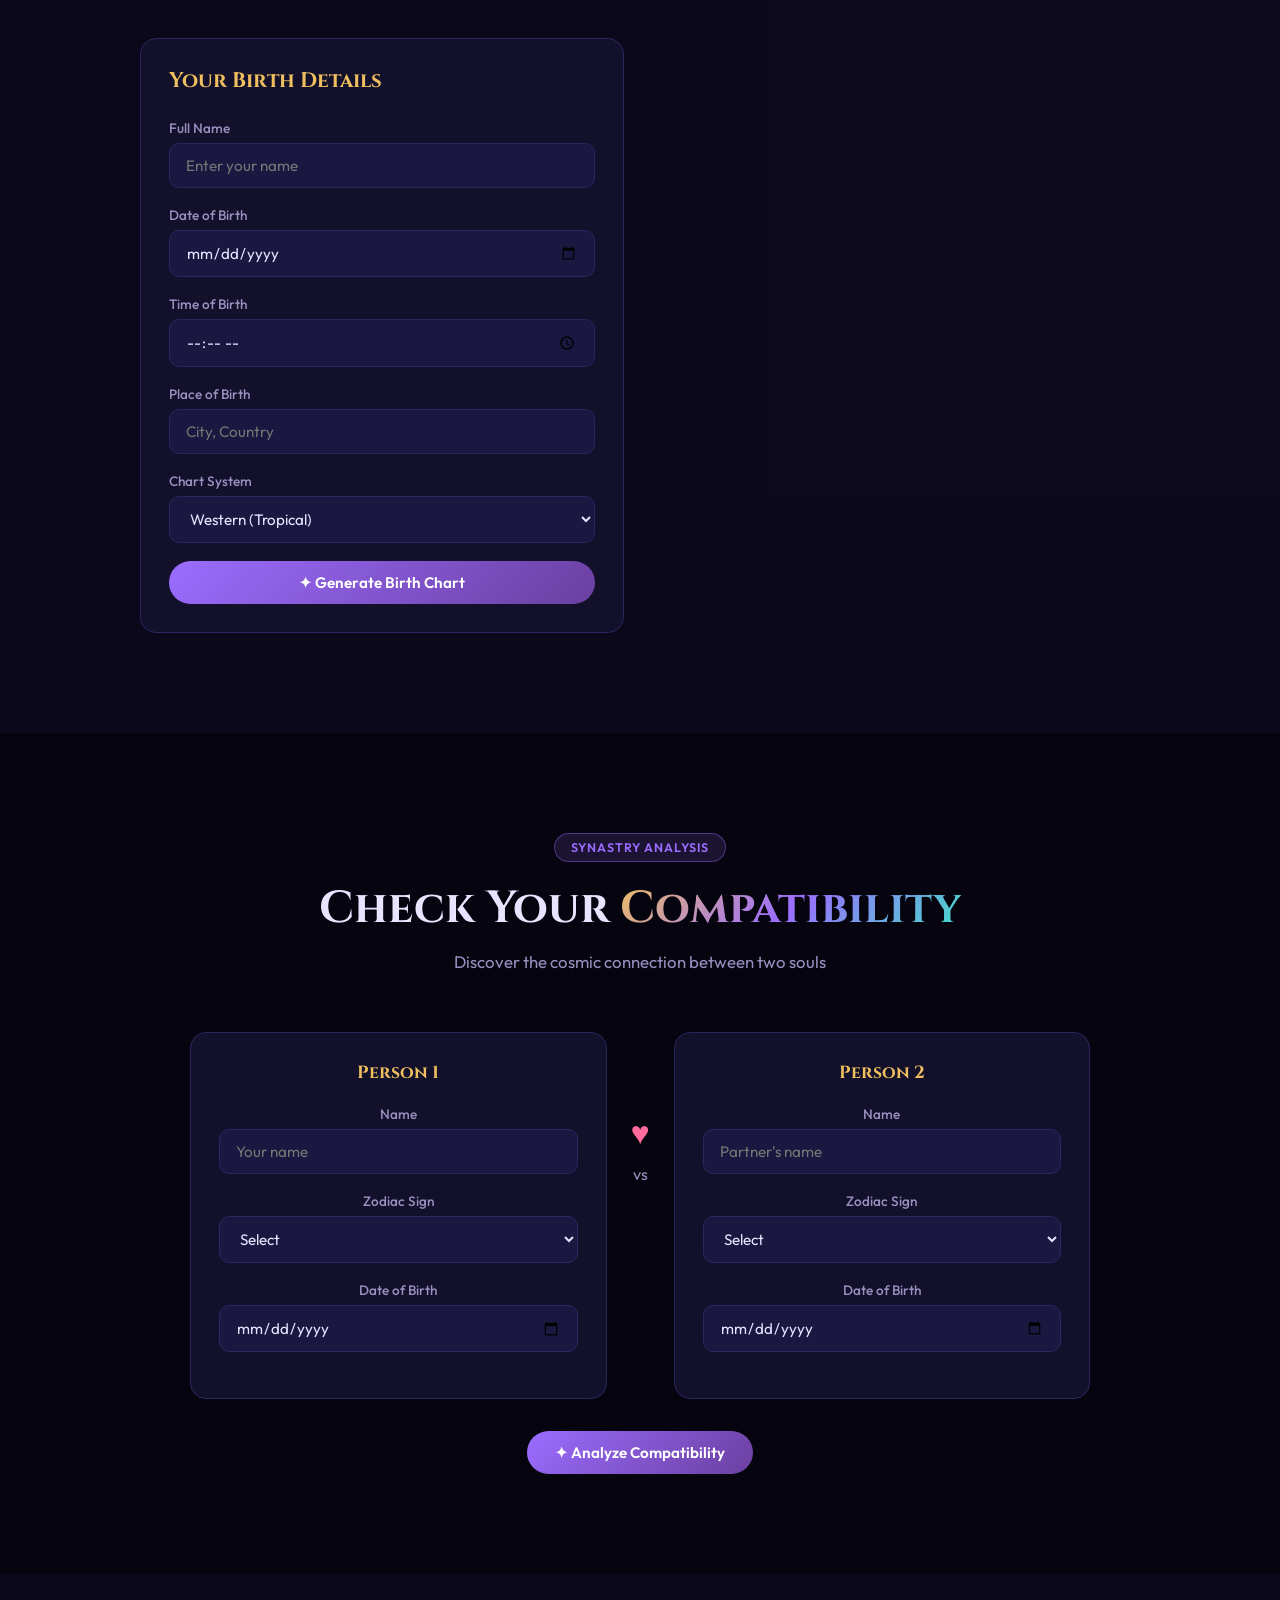
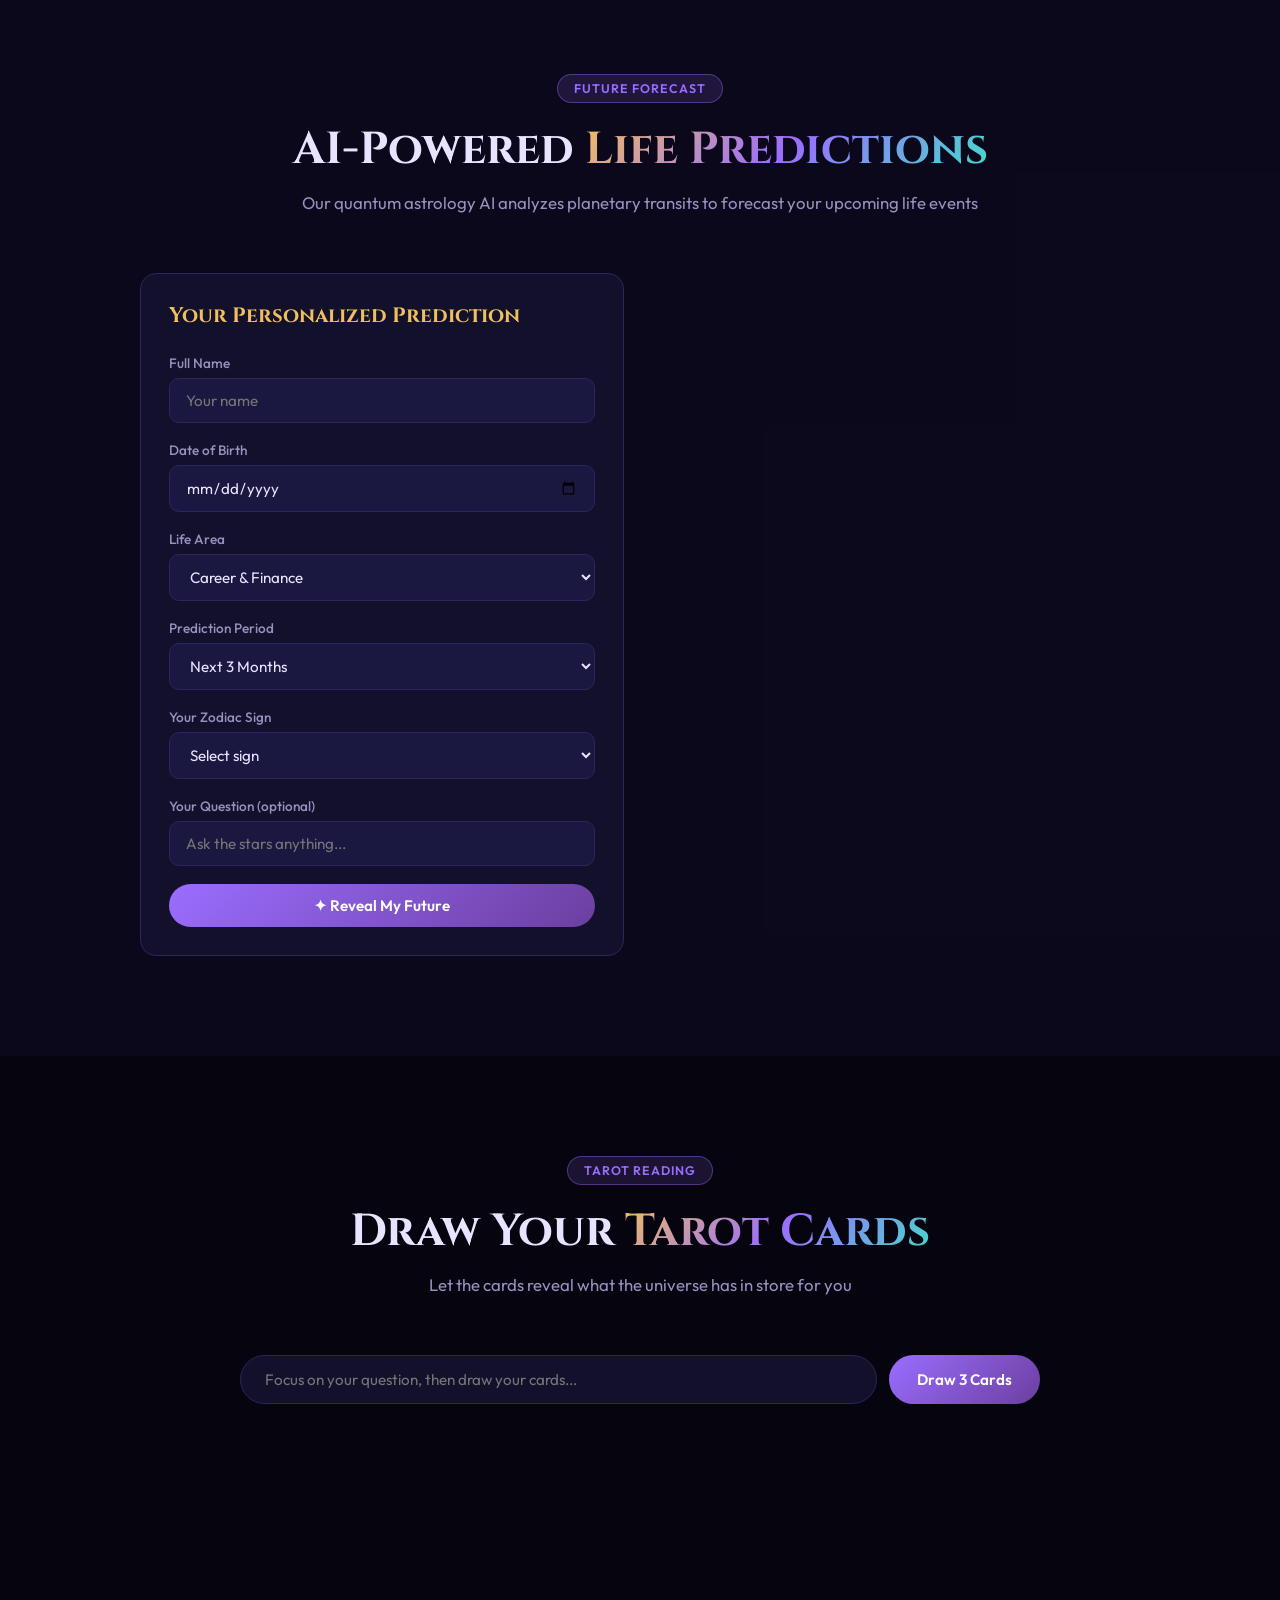
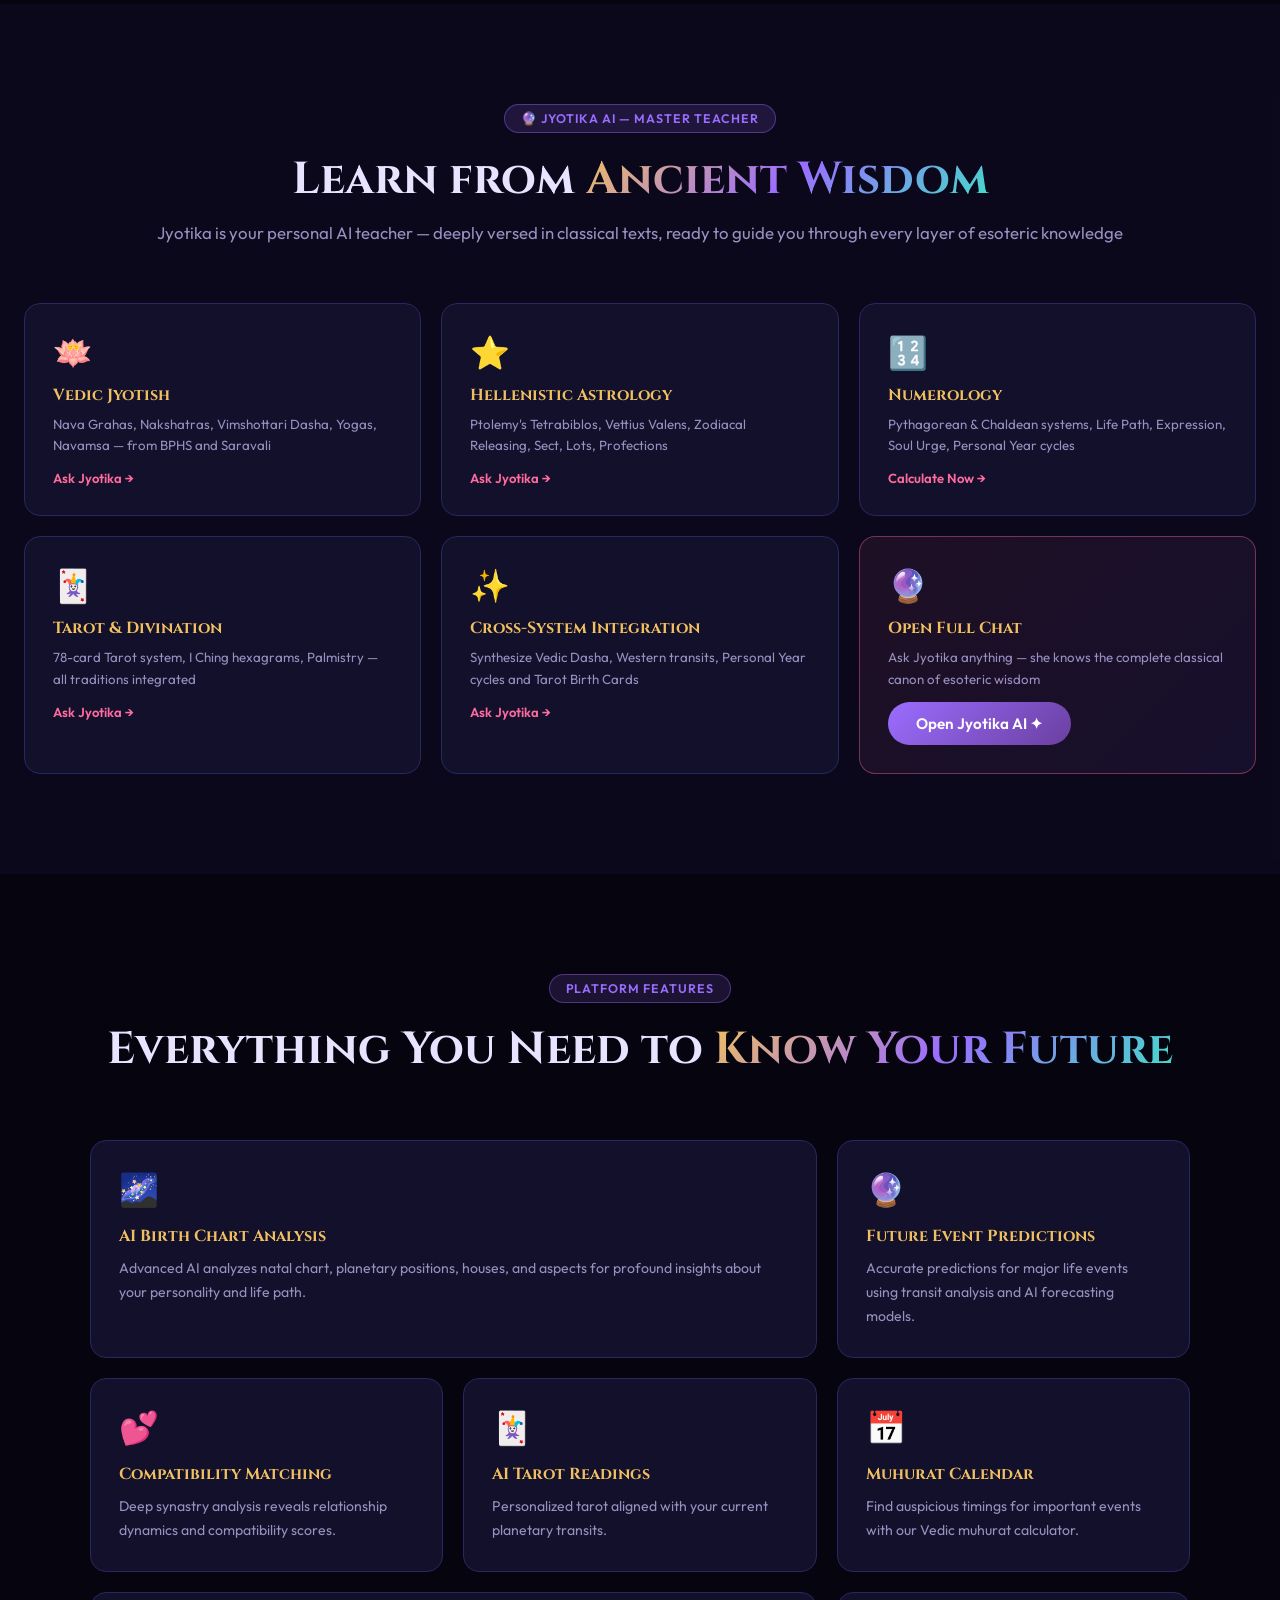
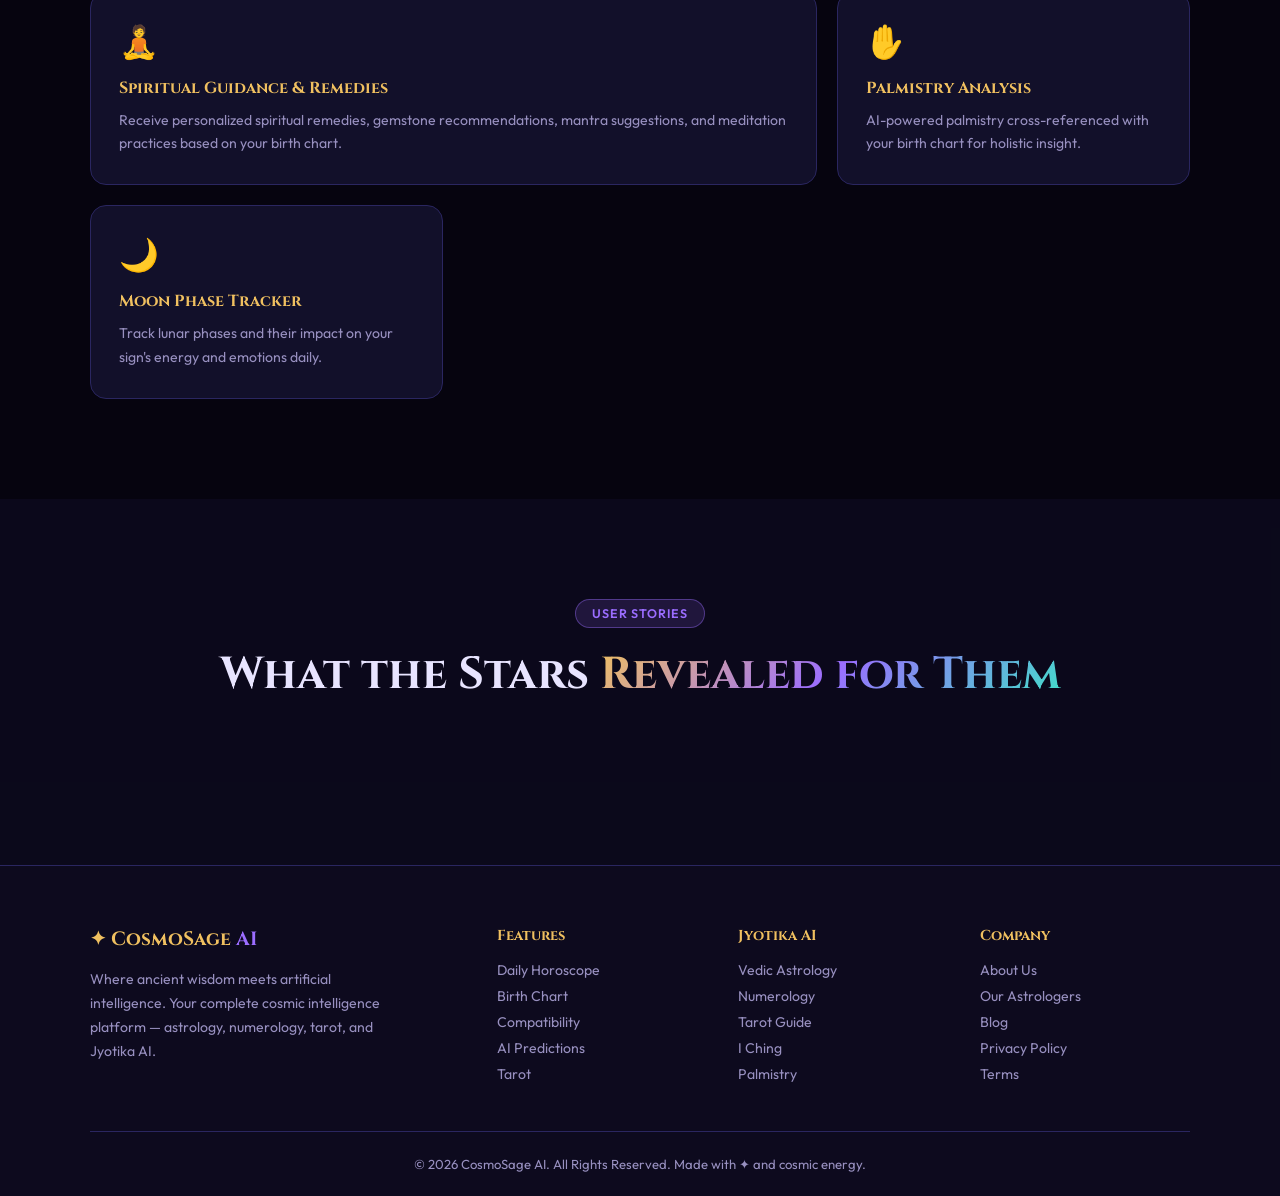
==== commit 53fe3a73: "feat: merge AstroVision AI + Jyotika AI into CosmoSage AI v2.0 - Renamed to CosmoSage AI - where anc" ====
--- a/index.html
+++ b/index.html
@@ -3,27 +3,14 @@
 <head>
 <meta charset="UTF-8"/>
 <meta name="viewport" content="width=device-width,initial-scale=1.0"/>
-<title>AstroVision AI – Your Cosmic Destiny | AI Astrology Platform</title>
-<meta name="description" content="AI-powered Vedic and Western astrology. Get personalized birth charts, daily horoscopes, compatibility analysis, tarot readings, and future predictions. Free online astrology."/>
-<meta name="keywords" content="astrology, birth chart, horoscope, vedic astrology, western astrology, tarot, numerology, AI astrology, zodiac, jyotish"/>
-<meta name="author" content="AstroVision AI"/>
-<meta name="robots" content="index, follow"/>
-<link rel="canonical" href="https://astrovision-ai.netlify.app/"/>
-<!-- Open Graph (Facebook, LinkedIn, WhatsApp) -->
+<title>CosmoSage AI – Your Cosmic Intelligence | Astrology · Numerology · Jyotika AI</title>
+<meta name="description" content="CosmoSage AI — AI-powered Vedic & Western astrology, birth charts, horoscopes, tarot, compatibility, and Jyotika, your personal AI master teacher of esoteric arts."/>
+<meta name="keywords" content="astrology AI, vedic astrology, birth chart, horoscope, jyotika, numerology, tarot, cosmic AI"/>
+<meta name="author" content="CosmoSage AI"/>
+<meta property="og:title" content="CosmoSage AI — Where Ancient Wisdom Meets Cosmic Intelligence"/>
+<meta property="og:description" content="AI-powered astrology, numerology, tarot readings and Jyotika AI — your personal master teacher of esoteric arts."/>
 <meta property="og:type" content="website"/>
-<meta property="og:url" content="https://astrovision-ai.netlify.app/"/>
-<meta property="og:title" content="AstroVision AI – Unlock Your Cosmic Destiny"/>
-<meta property="og:description" content="AI-powered astrology: birth charts, daily horoscopes, compatibility, tarot, and future predictions. Ancient wisdom meets artificial intelligence."/>
-<meta property="og:image" content="https://astrovision-ai.netlify.app/public/og-image.png"/>
-<meta property="og:site_name" content="AstroVision AI"/>
-<!-- Twitter Card -->
-<meta name="twitter:card" content="summary_large_image"/>
-<meta name="twitter:title" content="AstroVision AI – Your Cosmic Destiny"/>
-<meta name="twitter:description" content="AI-powered astrology platform. Free birth charts, horoscopes, compatibility & tarot."/>
-<meta name="twitter:image" content="https://astrovision-ai.netlify.app/public/og-image.png"/>
-<!-- Favicon -->
 <link rel="icon" type="image/svg+xml" href="public/favicon.svg"/>
-<!-- Preconnect for Google Fonts performance -->
 <link rel="preconnect" href="https://fonts.googleapis.com"/>
 <link rel="preconnect" href="https://fonts.gstatic.com" crossorigin/>
 <link href="https://fonts.googleapis.com/css2?family=Cinzel:wght@400;700;900&family=Outfit:wght@300;400;500;600&display=swap" rel="stylesheet"/>
@@ -35,7 +22,7 @@
 <!-- NAV -->
 <nav id="nav">
   <div class="nav-inner">
-    <div class="logo">✦ AstroVision <span>AI</span></div>
+    <div class="logo">✦ CosmoSage <span>AI</span></div>
     <ul>
       <li><a href="#horoscope">Horoscope</a></li>
       <li><a href="#birthchart">Birth Chart</a></li>
@@ -43,7 +30,10 @@
       <li><a href="#predictions">Predictions</a></li>
       <li><a href="#tarot">Tarot</a></li>
     </ul>
-    <button class="btn-primary" onclick="scrollTo('#birthchart')">Get Started ✦</button>
+    <div class="nav-actions">
+      <button class="btn-jyotika" id="navJyotikaBtn">🔮 Ask Jyotika</button>
+      <button class="btn-primary" onclick="document.getElementById('birthchart').scrollIntoView({behavior:'smooth'})">Get Started ✦</button>
+    </div>
   </div>
 </nav>
 
@@ -51,16 +41,16 @@
 <section id="hero">
   <div class="orb o1"></div><div class="orb o2"></div><div class="orb o3"></div>
   <div class="hero-text">
-    <div class="badge">✦ AI-Powered Astrology Platform</div>
+    <div class="badge">✦ AI-Powered Cosmic Intelligence Platform</div>
     <h1>Unlock Your<br/><span class="g-text">Cosmic Destiny</span></h1>
-    <p>Harness ancient star wisdom with modern AI. Get personalized birth charts, daily horoscopes, and future event predictions crafted uniquely for your cosmic blueprint.</p>
+    <p>Harness ancient star wisdom with modern AI. Get personalized birth charts, daily horoscopes, future event predictions, and learn directly from <strong>Jyotika</strong> — your AI master teacher of the esoteric arts.</p>
     <div class="hero-btns">
       <button class="btn-primary" onclick="document.getElementById('birthchart').scrollIntoView({behavior:'smooth'})">Reveal My Chart ✦</button>
-      <button class="btn-ghost" onclick="document.getElementById('horoscope').scrollIntoView({behavior:'smooth'})">Daily Horoscope</button>
+      <button class="btn-ghost" id="heroJyotikaBtn">🔮 Chat with Jyotika</button>
     </div>
     <div class="stats">
       <div><strong>2.4M+</strong><span>Readings</span></div>
-      <div><strong>98%</strong><span>Accuracy</span></div>
+      <div><strong>16</strong><span>Knowledge Domains</span></div>
       <div><strong>150+</strong><span>Countries</span></div>
     </div>
   </div>
@@ -246,8 +236,55 @@
   </div>
 </section>
 
+<!-- JYOTIKA AI FEATURE SECTION -->
+<section id="jyotika-feature" class="section alt-bg">
+  <div class="s-header">
+    <div class="badge">🔮 Jyotika AI — Master Teacher</div>
+    <h2>Learn from <span class="g-text">Ancient Wisdom</span></h2>
+    <p>Jyotika is your personal AI teacher — deeply versed in classical texts, ready to guide you through every layer of esoteric knowledge</p>
+  </div>
+  <div class="jy-feature-grid">
+    <div class="jy-feat-card" onclick="openJyotikaWidget('Explain the 9 planets in Vedic astrology')">
+      <div class="jy-feat-icon">🪷</div>
+      <h4>Vedic Jyotish</h4>
+      <p>Nava Grahas, Nakshatras, Vimshottari Dasha, Yogas, Navamsa — from BPHS and Saravali</p>
+      <span class="jy-feat-link">Ask Jyotika →</span>
+    </div>
+    <div class="jy-feat-card" onclick="openJyotikaWidget('Explain Hellenistic astrology — Ptolemy, Vettius Valens, profections')">
+      <div class="jy-feat-icon">⭐</div>
+      <h4>Hellenistic Astrology</h4>
+      <p>Ptolemy's Tetrabiblos, Vettius Valens, Zodiacal Releasing, Sect, Lots, Profections</p>
+      <span class="jy-feat-link">Ask Jyotika →</span>
+    </div>
+    <div class="jy-feat-card" onclick="openJyotikaWidget('How do I calculate my Life Path Number?')">
+      <div class="jy-feat-icon">🔢</div>
+      <h4>Numerology</h4>
+      <p>Pythagorean & Chaldean systems, Life Path, Expression, Soul Urge, Personal Year cycles</p>
+      <span class="jy-feat-link">Calculate Now →</span>
+    </div>
+    <div class="jy-feat-card" onclick="openJyotikaWidget('Explain the 22 Major Arcana cards of Tarot')">
+      <div class="jy-feat-icon">🃏</div>
+      <h4>Tarot & Divination</h4>
+      <p>78-card Tarot system, I Ching hexagrams, Palmistry — all traditions integrated</p>
+      <span class="jy-feat-link">Ask Jyotika →</span>
+    </div>
+    <div class="jy-feat-card" onclick="openJyotikaWidget('How do I integrate Vedic astrology, numerology, and Tarot into one unified reading?')">
+      <div class="jy-feat-icon">✨</div>
+      <h4>Cross-System Integration</h4>
+      <p>Synthesize Vedic Dasha, Western transits, Personal Year cycles and Tarot Birth Cards</p>
+      <span class="jy-feat-link">Ask Jyotika →</span>
+    </div>
+    <div class="jy-feat-card jy-feat-cta" onclick="openJyotikaWidget('')">
+      <div class="jy-feat-icon">🔮</div>
+      <h4>Open Full Chat</h4>
+      <p>Ask Jyotika anything — she knows the complete classical canon of esoteric wisdom</p>
+      <button class="btn-primary" style="margin-top:12px">Open Jyotika AI ✦</button>
+    </div>
+  </div>
+</section>
+
 <!-- FEATURES -->
-<section id="features" class="section alt-bg">
+<section id="features" class="section">
   <div class="s-header">
     <div class="badge">Platform Features</div>
     <h2>Everything You Need to <span class="g-text">Know Your Future</span></h2>
@@ -265,7 +302,7 @@
 </section>
 
 <!-- TESTIMONIALS -->
-<section id="testimonials" class="section">
+<section id="testimonials" class="section alt-bg">
   <div class="s-header">
     <div class="badge">User Stories</div>
     <h2>What the Stars <span class="g-text">Revealed for Them</span></h2>
@@ -277,17 +314,103 @@
 <footer>
   <div class="footer-inner">
     <div class="footer-brand">
-      <div class="logo">✦ AstroVision <span>AI</span></div>
-      <p>Cosmic wisdom meets artificial intelligence. Unlock your destiny with the most advanced AI astrology platform.</p>
+      <div class="logo">✦ CosmoSage <span>AI</span></div>
+      <p>Where ancient wisdom meets artificial intelligence. Your complete cosmic intelligence platform — astrology, numerology, tarot, and Jyotika AI.</p>
     </div>
     <div class="footer-links">
       <div><h5>Features</h5><a href="#horoscope">Daily Horoscope</a><a href="#birthchart">Birth Chart</a><a href="#compatibility">Compatibility</a><a href="#predictions">AI Predictions</a><a href="#tarot">Tarot</a></div>
-      <div><h5>Astrology</h5><a href="#">Western</a><a href="#">Vedic</a><a href="#">Chinese</a><a href="#">Numerology</a><a href="#">Palmistry</a></div>
+      <div><h5>Jyotika AI</h5><a href="#jyotika-feature">Vedic Astrology</a><a href="#jyotika-feature">Numerology</a><a href="#jyotika-feature">Tarot Guide</a><a href="#jyotika-feature">I Ching</a><a href="#jyotika-feature">Palmistry</a></div>
       <div><h5>Company</h5><a href="#">About Us</a><a href="#">Our Astrologers</a><a href="#">Blog</a><a href="#">Privacy Policy</a><a href="#">Terms</a></div>
     </div>
   </div>
-  <div class="footer-bottom">© 2026 AstroVision AI. All Rights Reserved. Made with ✦ and cosmic energy.</div>
+  <div class="footer-bottom">© 2026 CosmoSage AI. All Rights Reserved. Made with ✦ and cosmic energy.</div>
 </footer>
+
+<!-- ═══════════════════════════════════════════════════
+     JYOTIKA AI — FLOATING WIDGET (Built into main page)
+     ═══════════════════════════════════════════════════ -->
+
+<!-- Floating Toggle Button -->
+<button class="jyw-toggle" id="jywToggle" aria-label="Open Jyotika AI">
+  <span class="jyw-toggle-icon">🔮</span>
+  <span class="jyw-toggle-label">Ask Jyotika</span>
+  <span class="jyw-pulse"></span>
+</button>
+
+<!-- Full Chat Panel -->
+<div class="jyw-panel" id="jywPanel" aria-hidden="true">
+
+  <!-- Header -->
+  <div class="jyw-header">
+    <div class="jyw-header-left">
+      <div class="jyw-avatar">🔮</div>
+      <div>
+        <div class="jyw-name">Jyotika AI</div>
+        <div class="jyw-status"><span class="jyw-dot"></span>Master Teacher · Online</div>
+      </div>
+    </div>
+    <div class="jyw-header-right">
+      <button class="jyw-tool-btn" id="jywBtnNum" title="Numerology Calculator">🔢</button>
+      <button class="jyw-tool-btn" id="jywBtnChart" title="Chart Reference">🌌</button>
+      <button class="jyw-tool-btn" id="jywBtnTarot" title="Tarot Reference">🃏</button>
+      <button class="jyw-clear-btn" id="jywClear" title="Clear chat">🗑</button>
+      <button class="jyw-close" id="jywClose" title="Close">✕</button>
+    </div>
+  </div>
+
+  <!-- Numerology Tool Panel -->
+  <div class="jyw-tool-panel" id="jywNumPanel" style="display:none">
+    <div class="jyw-tp-head"><span>🔢 Numerology Calculator</span><button class="jyw-tp-close" data-panel="jywNumPanel">✕</button></div>
+    <div class="jyw-tp-body">
+      <input class="jyw-field" id="jywNumName" placeholder="Full birth name (as on birth certificate)"/>
+      <input class="jyw-field" type="date" id="jywNumDob"/>
+      <select class="jyw-field" id="jywNumSys">
+        <option value="pythagorean">Pythagorean (Western)</option>
+        <option value="chaldean">Chaldean (Ancient)</option>
+      </select>
+      <input class="jyw-field" type="number" id="jywNumYear" value="2026" placeholder="Current year"/>
+      <button class="jyw-calc-btn" id="jywCalcBtn">✦ Calculate Full Profile</button>
+      <div id="jywNumResult" class="jyw-num-result" style="display:none"></div>
+    </div>
+  </div>
+
+  <!-- Chart Reference Panel -->
+  <div class="jyw-tool-panel" id="jywChartPanel" style="display:none">
+    <div class="jyw-tp-head"><span>🌌 Vedic House Reference</span><button class="jyw-tp-close" data-panel="jywChartPanel">✕</button></div>
+    <div class="jyw-tp-body" id="jywChartRef"></div>
+  </div>
+
+  <!-- Tarot Reference Panel -->
+  <div class="jyw-tool-panel" id="jywTarotPanel" style="display:none">
+    <div class="jyw-tp-head"><span>🃏 Major Arcana Reference</span><button class="jyw-tp-close" data-panel="jywTarotPanel">✕</button></div>
+    <div class="jyw-tp-body" id="jywTarotRef"></div>
+  </div>
+
+  <!-- Quick Topic Pills -->
+  <div class="jyw-quick-bar" id="jywQuickBar">
+    <button class="jyw-quick" data-q="Where do I start learning astrology?">Where to start?</button>
+    <button class="jyw-quick" data-q="Explain the 9 planets in Vedic astrology">9 Vedic Planets</button>
+    <button class="jyw-quick" data-q="What is the Vimshottari Dasha system?">Vimshottari Dasha</button>
+    <button class="jyw-quick" data-q="What are Nakshatras?">27 Nakshatras</button>
+    <button class="jyw-quick" data-q="Explain Raja Yoga in Vedic astrology">Raja Yoga</button>
+    <button class="jyw-quick" data-q="How do I calculate my Life Path Number?">Life Path</button>
+    <button class="jyw-quick" data-q="Explain the 22 Major Arcana cards">Tarot Arcana</button>
+    <button class="jyw-quick" data-q="What is the difference between Vedic and Western astrology?">Vedic vs Western</button>
+    <button class="jyw-quick" data-q="What is the I Ching?">I Ching</button>
+    <button class="jyw-quick" data-q="How to read palm lines?">Palmistry</button>
+  </div>
+
+  <!-- Chat Messages Area -->
+  <div class="jyw-messages" id="jywMessages"></div>
+
+  <!-- Input Bar -->
+  <div class="jyw-input-bar">
+    <textarea id="jywInput" class="jyw-textarea" placeholder="Ask Jyotika about Vedic astrology, numerology, tarot, palmistry..." rows="1"></textarea>
+    <button class="jyw-send" id="jywSend">
+      <svg width="18" height="18" viewBox="0 0 24 24" fill="none" stroke="currentColor" stroke-width="2.5"><line x1="22" y1="2" x2="11" y2="13"/><polygon points="22 2 15 22 11 13 2 9 22 2"/></svg>
+    </button>
+  </div>
+</div>
 
 <script src="app.js"></script>
 </body>
--- a/style.css
+++ b/style.css
@@ -230,3 +230,127 @@
   .footer-links{grid-template-columns:1fr}
   .zodiac-grid{grid-template-columns:repeat(4,1fr)}
 }
+
+/* ---------------------------------------------------
+   COSMOSAGE AI � NEW & WIDGET STYLES
+   --------------------------------------------------- */
+
+/* Nav actions */
+.nav-actions{display:flex;align-items:center;gap:10px}
+.btn-jyotika{background:linear-gradient(135deg,rgba(255,107,157,.15),rgba(155,109,255,.15));border:1px solid rgba(255,107,157,.5);color:#ff6b9d;padding:10px 20px;border-radius:50px;font-family:'Outfit',sans-serif;font-size:.88rem;font-weight:600;cursor:pointer;transition:all .3s;white-space:nowrap}
+.btn-jyotika:hover{background:linear-gradient(135deg,rgba(255,107,157,.3),rgba(155,109,255,.3));transform:translateY(-2px);box-shadow:0 6px 20px rgba(255,107,157,.3)}
+
+/* Jyotika feature grid */
+.jy-feature-grid{display:grid;grid-template-columns:repeat(3,1fr);gap:20px;margin-top:40px}
+.jy-feat-card{background:var(--card);border:1px solid var(--border);border-radius:16px;padding:28px;cursor:pointer;transition:all .35s;position:relative;overflow:hidden}
+.jy-feat-card:hover{border-color:#ff6b9d;transform:translateY(-4px);box-shadow:0 12px 40px rgba(255,107,157,.2)}
+.jy-feat-icon{font-size:2rem;margin-bottom:12px}
+.jy-feat-card h4{font-family:'Cinzel',serif;font-size:1rem;color:var(--gold);margin-bottom:8px}
+.jy-feat-card p{font-size:.83rem;color:var(--muted);line-height:1.6}
+.jy-feat-link{display:inline-block;margin-top:14px;color:#ff6b9d;font-size:.82rem;font-weight:600}
+.jy-feat-cta{border-color:rgba(255,107,157,.4);background:linear-gradient(135deg,rgba(255,107,157,.08),rgba(155,109,255,.08))}
+@media(max-width:900px){.jy-feature-grid{grid-template-columns:repeat(2,1fr)}}
+@media(max-width:600px){.jy-feature-grid{grid-template-columns:1fr}}
+
+/* -- Floating Toggle Button -- */
+.jyw-toggle{position:fixed;bottom:28px;right:28px;z-index:9998;display:flex;align-items:center;gap:10px;background:linear-gradient(135deg,#9b6dff,#6b3fa0);border:none;border-radius:50px;padding:14px 22px;color:#fff;font-family:'Outfit',sans-serif;font-size:.9rem;font-weight:600;cursor:pointer;box-shadow:0 8px 32px rgba(155,109,255,.6);transition:all .3s}
+.jyw-toggle:hover{transform:translateY(-3px);box-shadow:0 12px 40px rgba(155,109,255,.8)}
+.jyw-toggle-icon{font-size:1.3rem;line-height:1}
+.jyw-pulse{position:absolute;top:8px;right:8px;width:10px;height:10px;border-radius:50%;background:#40e0c8;animation:jywPulse 2s infinite}
+@keyframes jywPulse{0%,100%{transform:scale(1);opacity:1}50%{transform:scale(1.4);opacity:.6}}
+.jyw-toggle.open .jyw-toggle-label{display:none}
+.jyw-toggle.open{border-radius:50%;padding:0;width:52px;height:52px;justify-content:center}
+
+/* -- Widget Panel -- */
+.jyw-panel{position:fixed;bottom:90px;right:28px;z-index:9999;width:420px;max-height:620px;background:#0d0a1e;border:1px solid rgba(155,109,255,.4);border-radius:20px;display:flex;flex-direction:column;box-shadow:0 20px 60px rgba(0,0,0,.8);transform:translateY(20px) scale(.96);opacity:0;pointer-events:none;transition:all .35s cubic-bezier(.34,1.56,.64,1)}
+.jyw-panel.active{transform:translateY(0) scale(1);opacity:1;pointer-events:all}
+@media(max-width:500px){.jyw-panel{width:calc(100vw - 24px);right:12px;bottom:80px;max-height:75vh}}
+
+/* -- Widget Header -- */
+.jyw-header{display:flex;align-items:center;justify-content:space-between;padding:16px 18px;border-bottom:1px solid #2a2660;background:linear-gradient(135deg,rgba(155,109,255,.1),rgba(64,224,200,.05));border-radius:20px 20px 0 0;flex-shrink:0}
+.jyw-header-left{display:flex;align-items:center;gap:12px}
+.jyw-avatar{width:40px;height:40px;border-radius:50%;background:linear-gradient(135deg,#9b6dff,#ff6b9d);display:flex;align-items:center;justify-content:center;font-size:1.2rem;border:2px solid rgba(155,109,255,.4);box-shadow:0 0 12px rgba(155,109,255,.4)}
+.jyw-name{font-family:'Cinzel',serif;font-size:.95rem;color:#f0c060;font-weight:700}
+.jyw-status{font-size:.72rem;color:#40e0c8;display:flex;align-items:center;gap:5px;margin-top:2px}
+.jyw-dot{width:7px;height:7px;border-radius:50%;background:#40e0c8;animation:jywPulse 2s infinite;flex-shrink:0}
+.jyw-header-right{display:flex;align-items:center;gap:6px}
+.jyw-tool-btn,.jyw-clear-btn{background:rgba(155,109,255,.1);border:1px solid rgba(155,109,255,.3);border-radius:8px;width:32px;height:32px;display:flex;align-items:center;justify-content:center;cursor:pointer;font-size:.9rem;transition:.2s;color:#e8e4ff}
+.jyw-tool-btn:hover{background:rgba(155,109,255,.25);border-color:#9b6dff}
+.jyw-clear-btn{background:rgba(255,107,157,.1);border-color:rgba(255,107,157,.25)}
+.jyw-clear-btn:hover{background:rgba(255,107,157,.25)}
+.jyw-close{background:none;border:none;color:#9890c0;font-size:1.1rem;cursor:pointer;width:28px;height:28px;display:flex;align-items:center;justify-content:center;border-radius:6px;transition:.2s}
+.jyw-close:hover{color:#e8e4ff;background:rgba(255,255,255,.08)}
+
+/* -- Tool Panels -- */
+.jyw-tool-panel{border-bottom:1px solid #2a2660;flex-shrink:0;max-height:280px;overflow-y:auto}
+.jyw-tp-head{display:flex;justify-content:space-between;align-items:center;padding:10px 16px;background:rgba(155,109,255,.08);font-size:.8rem;font-weight:600;color:#9b6dff;position:sticky;top:0;z-index:1}
+.jyw-tp-close{background:none;border:none;cursor:pointer;color:#9890c0;font-size:.9rem;transition:.2s}
+.jyw-tp-close:hover{color:#e8e4ff}
+.jyw-tp-body{padding:12px 14px;display:flex;flex-direction:column;gap:8px}
+.jyw-field{background:rgba(255,255,255,.05);border:1px solid #2a2660;border-radius:8px;padding:8px 12px;color:#e8e4ff;font-family:'Outfit',sans-serif;font-size:.82rem;width:100%;outline:none;transition:.2s}
+.jyw-field:focus{border-color:#9b6dff;background:rgba(155,109,255,.08)}
+.jyw-calc-btn{background:linear-gradient(135deg,#9b6dff,#6b3fa0);border:none;border-radius:8px;padding:10px;color:#fff;font-family:'Outfit',sans-serif;font-size:.85rem;font-weight:600;cursor:pointer;transition:.3s;width:100%}
+.jyw-calc-btn:hover{opacity:.85}
+.jyw-num-result{background:rgba(155,109,255,.06);border:1px solid rgba(155,109,255,.2);border-radius:10px;padding:12px;font-size:.78rem;line-height:1.7;color:#e8e4ff}
+.jyw-num-result h3{font-family:'Cinzel',serif;color:#f0c060;font-size:.88rem;margin-bottom:10px;text-align:center}
+.jyw-num-grid{display:grid;grid-template-columns:repeat(3,1fr);gap:7px;margin-bottom:10px}
+.jyw-num-card{background:rgba(155,109,255,.1);border:1px solid rgba(155,109,255,.2);border-radius:8px;padding:8px 6px;text-align:center}
+.jyw-num-val{font-size:1.4rem;font-weight:700;color:#f0c060;font-family:'Cinzel',serif;line-height:1.1}
+.jyw-num-lbl{font-size:.62rem;color:#9b6dff;margin-top:2px;text-transform:uppercase;letter-spacing:.05em}
+.jyw-num-mean{font-size:.6rem;color:#9890c0}
+.jyw-num-master{color:#40e0c8!important}
+.jyw-cr-item{background:rgba(155,109,255,.07);border:1px solid rgba(155,109,255,.15);border-radius:8px;padding:9px 12px;margin-bottom:6px}
+.jyw-cr-head{font-size:.78rem;font-weight:600;color:#f0c060;margin-bottom:3px}
+.jyw-cr-body{font-size:.72rem;color:#9890c0;line-height:1.5}
+.jyw-tr-grid{display:grid;grid-template-columns:repeat(2,1fr);gap:6px}
+.jyw-tr-card{background:rgba(155,109,255,.07);border:1px solid rgba(155,109,255,.15);border-radius:8px;padding:8px;text-align:center}
+.jyw-tr-num{font-size:.62rem;color:#9890c0}
+.jyw-tr-emoji{font-size:1.1rem;margin:2px 0}
+.jyw-tr-name{font-size:.72rem;font-weight:600;color:#e8e4ff}
+.jyw-tr-key{font-size:.63rem;color:#9890c0;margin-top:2px;line-height:1.4}
+
+/* -- Quick Pills -- */
+.jyw-quick-bar{display:flex;gap:6px;padding:10px 14px;overflow-x:auto;flex-shrink:0;border-bottom:1px solid #2a2660;scrollbar-width:none}
+.jyw-quick-bar::-webkit-scrollbar{display:none}
+.jyw-quick{background:rgba(155,109,255,.1);border:1px solid rgba(155,109,255,.25);border-radius:20px;padding:5px 12px;color:#9b6dff;font-family:'Outfit',sans-serif;font-size:.71rem;font-weight:500;cursor:pointer;white-space:nowrap;transition:.2s;flex-shrink:0}
+.jyw-quick:hover{background:rgba(155,109,255,.25);color:#e8e4ff}
+
+/* -- Messages -- */
+.jyw-messages{flex:1;overflow-y:auto;padding:14px;display:flex;flex-direction:column;gap:12px;min-height:0;scrollbar-width:thin;scrollbar-color:#2a2660 transparent}
+.jyw-messages::-webkit-scrollbar{width:4px}
+.jyw-messages::-webkit-scrollbar-thumb{background:#2a2660;border-radius:4px}
+.jyw-msg{display:flex;gap:10px;align-items:flex-start;animation:jywFadeIn .3s ease}
+@keyframes jywFadeIn{from{opacity:0;transform:translateY(6px)}to{opacity:1;transform:translateY(0)}}
+.jyw-msg.user{flex-direction:row-reverse}
+.jyw-msg-av{width:28px;height:28px;border-radius:50%;display:flex;align-items:center;justify-content:center;font-size:.85rem;flex-shrink:0;border:1px solid rgba(155,109,255,.3)}
+.jyw-msg.jy .jyw-msg-av{background:linear-gradient(135deg,rgba(155,109,255,.3),rgba(64,224,200,.2))}
+.jyw-msg.user .jyw-msg-av{background:rgba(240,192,96,.15)}
+.jyw-msg-bubble{max-width:90%;min-width:40px}
+.jyw-msg-label{font-size:.63rem;font-weight:600;margin-bottom:4px;text-transform:uppercase;letter-spacing:.06em}
+.jyw-msg.jy .jyw-msg-label{color:#40e0c8}
+.jyw-msg.user .jyw-msg-label{color:#f0c060;text-align:right}
+.jyw-bubble{background:rgba(155,109,255,.1);border:1px solid rgba(155,109,255,.2);border-radius:14px 14px 14px 4px;padding:10px 14px;font-size:.8rem;line-height:1.65;color:#e8e4ff}
+.jyw-msg.user .jyw-bubble{background:rgba(240,192,96,.1);border-color:rgba(240,192,96,.25);border-radius:14px 14px 4px 14px}
+.jyw-bubble h3,.jyw-bubble h4{font-family:'Cinzel',serif;color:#f0c060;font-size:.82rem;margin:8px 0 5px}
+.jyw-bubble h5{color:#40e0c8;font-size:.78rem;margin:6px 0 3px}
+.jyw-bubble p{margin-bottom:6px}
+.jyw-bubble ul{padding-left:16px;margin:4px 0}
+.jyw-bubble li{margin-bottom:3px}
+.jyw-bubble strong{color:#f0c060}
+.jyw-bubble em{color:#40e0c8}
+.jyw-bubble .highlight-box{background:rgba(155,109,255,.08);border:1px solid rgba(155,109,255,.2);border-radius:8px;padding:9px;margin:7px 0;font-size:.77rem;line-height:1.7}
+.jyw-bubble .gold-box{background:rgba(240,192,96,.07);border:1px solid rgba(240,192,96,.2);border-radius:8px;padding:9px;margin:7px 0;font-size:.77rem;line-height:1.7}
+.jyw-bubble .teal-box{background:rgba(64,224,200,.07);border:1px solid rgba(64,224,200,.2);border-radius:8px;padding:9px;margin:7px 0;font-size:.77rem;line-height:1.7}
+.jyw-bubble .practice-prompt{background:rgba(155,109,255,.1);border-left:3px solid #9b6dff;border-radius:0 8px 8px 0;padding:8px 12px;margin-top:8px;font-size:.77rem}
+.jyw-typing{display:flex;align-items:center;gap:5px;color:#9890c0;font-size:.77rem;padding:8px 12px;background:rgba(155,109,255,.06);border-radius:12px 12px 12px 4px;width:fit-content}
+.jyw-ty-dot{width:6px;height:6px;border-radius:50%;background:#9b6dff;animation:jywBounce .8s infinite}
+.jyw-ty-dot:nth-child(2){animation-delay:.15s}
+.jyw-ty-dot:nth-child(3){animation-delay:.3s}
+@keyframes jywBounce{0%,100%{transform:translateY(0)}50%{transform:translateY(-5px)}}
+
+/* -- Input Bar -- */
+.jyw-input-bar{display:flex;align-items:flex-end;gap:8px;padding:12px 14px;border-top:1px solid #2a2660;flex-shrink:0;background:rgba(0,0,0,.2);border-radius:0 0 20px 20px}
+.jyw-textarea{flex:1;background:rgba(255,255,255,.05);border:1px solid #2a2660;border-radius:12px;padding:10px 14px;color:#e8e4ff;font-family:'Outfit',sans-serif;font-size:.83rem;resize:none;outline:none;transition:.2s;max-height:100px;line-height:1.5}
+.jyw-textarea:focus{border-color:#9b6dff;background:rgba(155,109,255,.06)}
+.jyw-send{background:linear-gradient(135deg,#9b6dff,#6b3fa0);border:none;border-radius:10px;width:38px;height:38px;display:flex;align-items:center;justify-content:center;cursor:pointer;color:#fff;transition:.2s;flex-shrink:0}
+.jyw-send:hover{transform:scale(1.08);box-shadow:0 4px 16px rgba(155,109,255,.5)}
